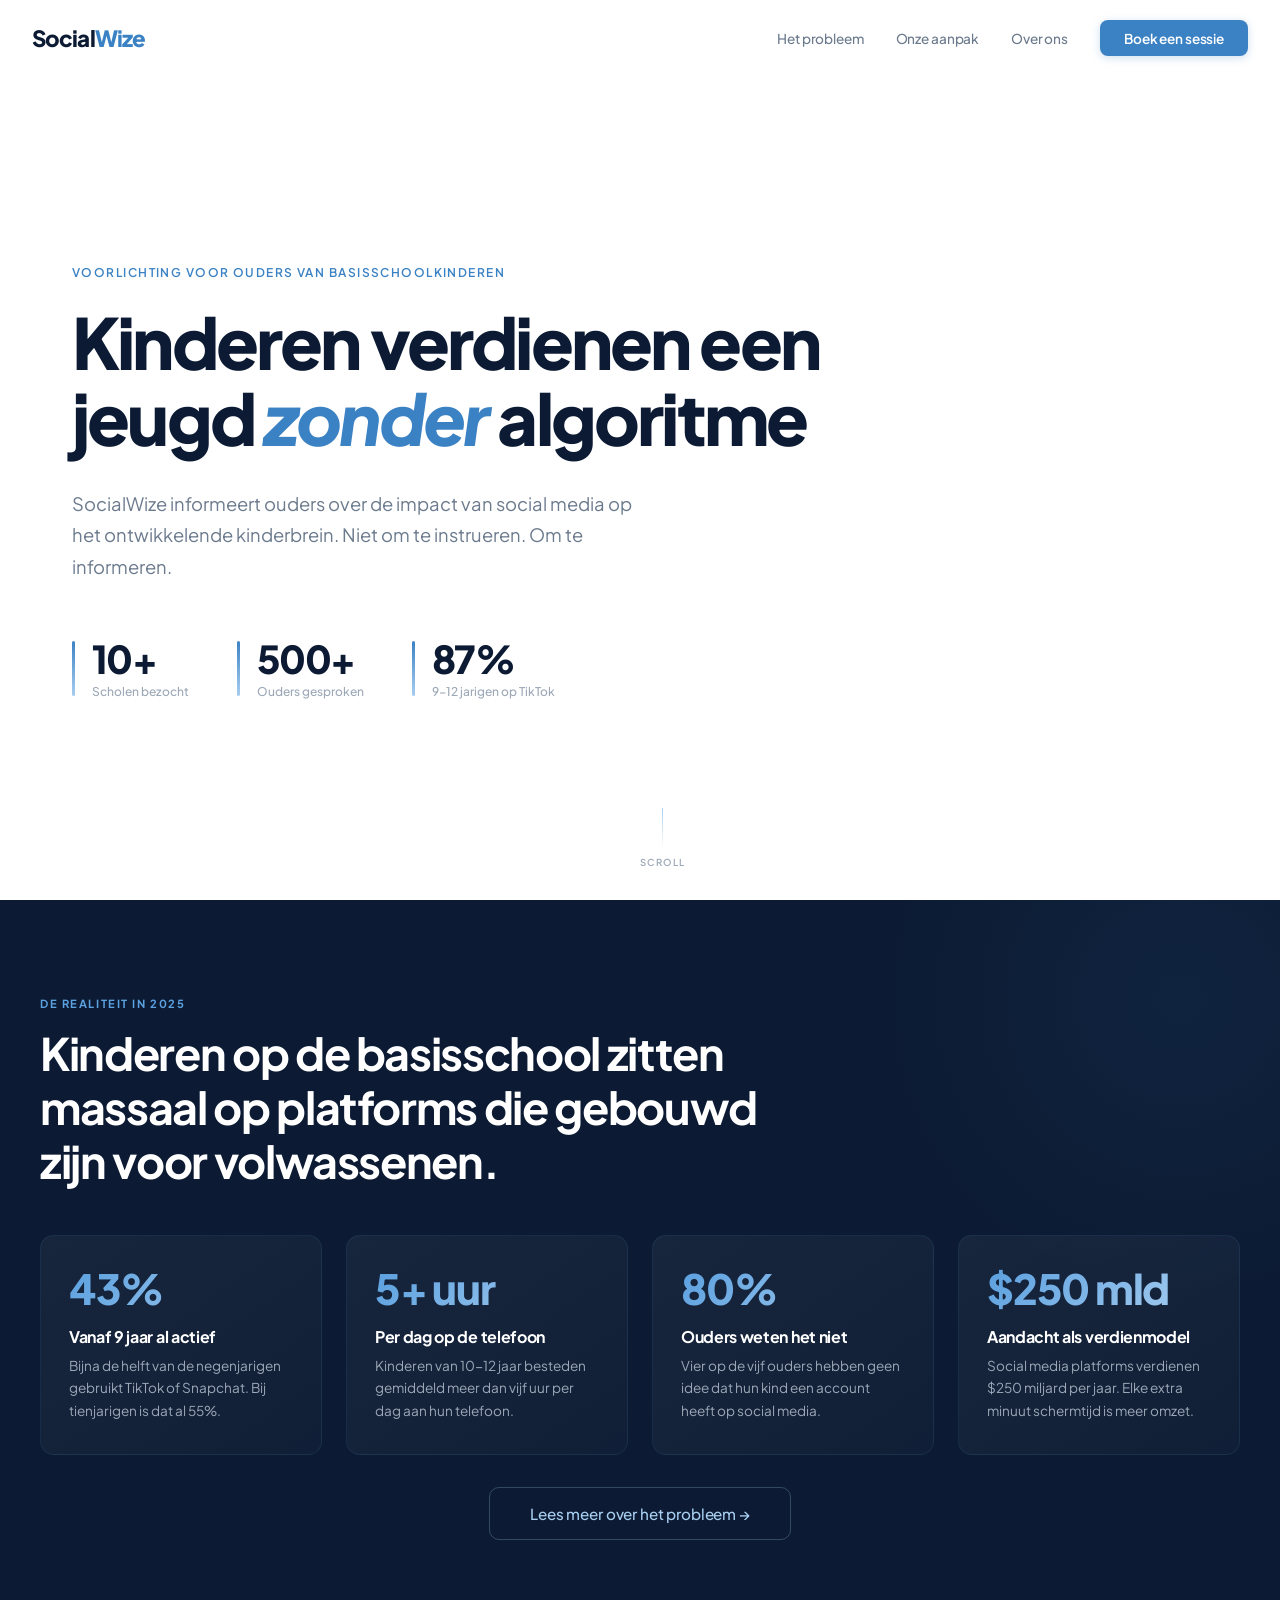
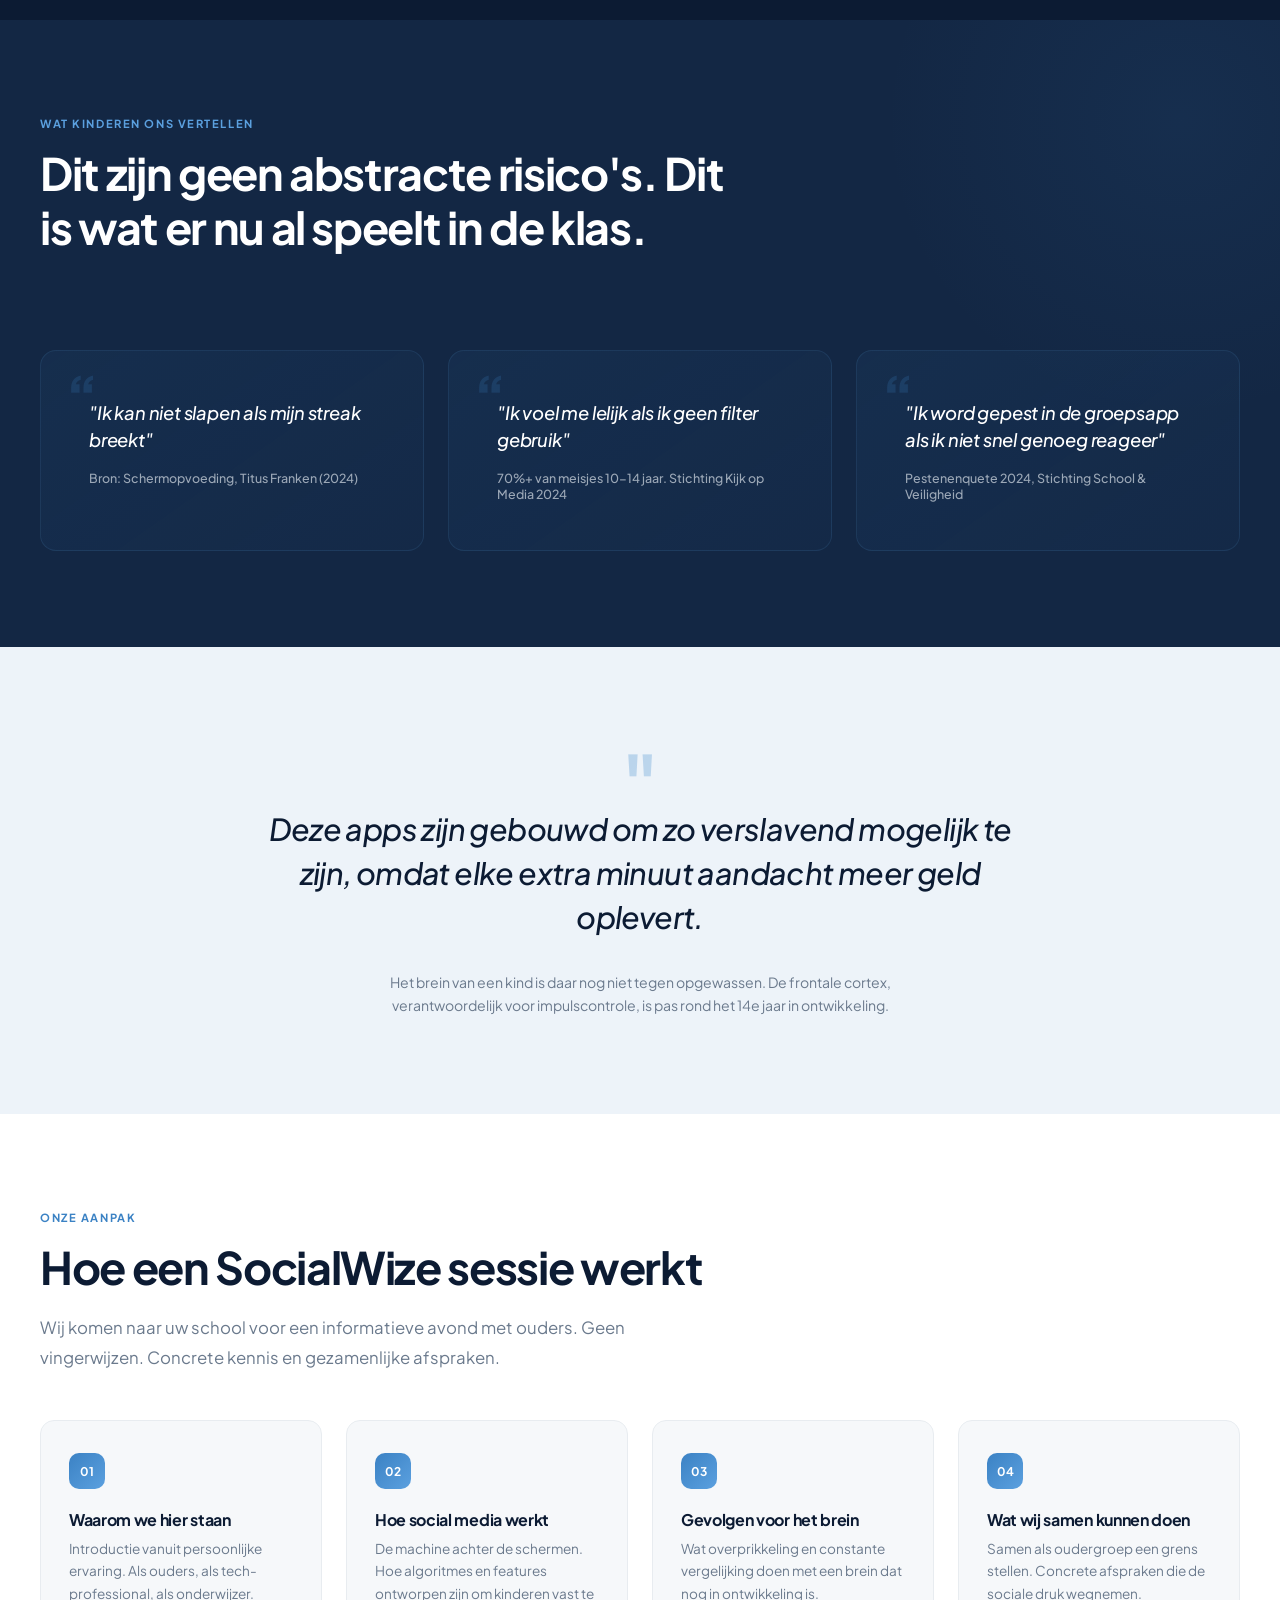
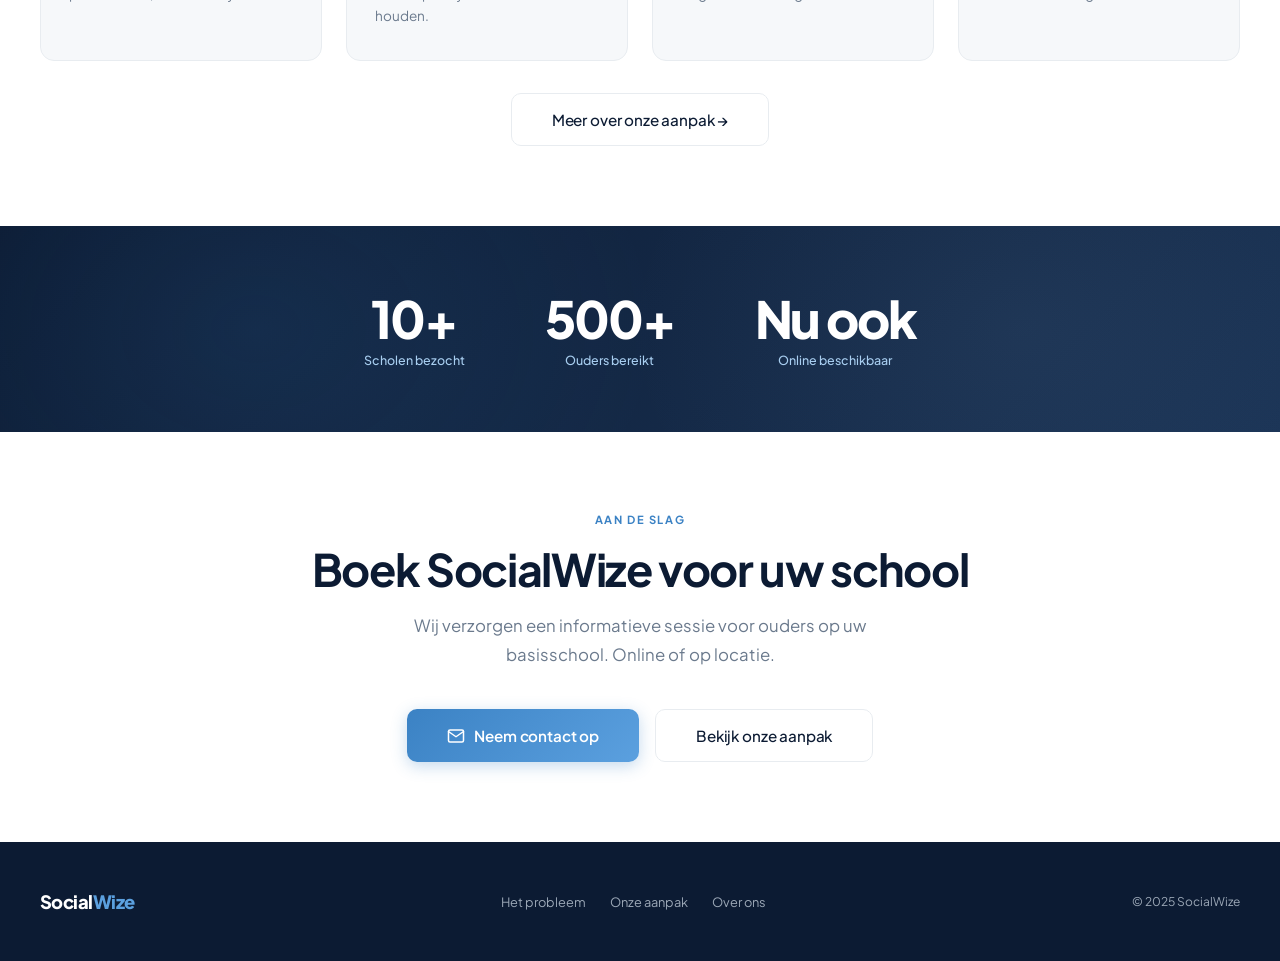
==== index.html @ 4725eabb "initial site" ====
<!DOCTYPE html><html lang="nl"><head><meta charset="UTF-8"><meta name="viewport" content="width=device-width,initial-scale=1.0">
<title>SocialWize — Voorlichting over social media voor ouders</title>
<link rel="stylesheet" href="style.css"></head><body>

<nav class="nav" id="nav">
  <a href="index.html" class="nav-logo">Social<span>Wize</span></a>
  <div class="nav-links" id="navLinks">
    <a href="probleem.html">Het probleem</a>
    <a href="aanpak.html">Onze aanpak</a>
    <a href="over-ons.html">Over ons</a>
    <a href="mailto:info@socialwize.nl" class="nav-cta">Boek een sessie</a>
  </div>
  <button class="mobile-menu-btn" id="menuBtn" aria-label="Menu"><span></span><span></span><span></span></button>
</nav>

<section class="hero-full">
  <div class="eyebrow" style="font-size:.75rem;font-weight:600;letter-spacing:.12em;text-transform:uppercase;color:var(--blue);margin-bottom:1.5rem;opacity:0;animation:fadeUp .8s .2s forwards">Voorlichting voor ouders van basisschoolkinderen</div>
  <h1 style="font-size:clamp(2.8rem,5.5vw,4.8rem);line-height:1.08;letter-spacing:-.04em;font-weight:800;max-width:860px;opacity:0;animation:fadeUp .8s .4s forwards">Kinderen verdienen een jeugd <em style="font-style:italic;color:var(--blue)">zonder</em> algoritme</h1>
  <p style="font-size:1.15rem;line-height:1.7;color:var(--grey-500);max-width:560px;margin-top:2rem;font-weight:400;opacity:0;animation:fadeUp .8s .6s forwards">SocialWize informeert ouders over de impact van social media op het ontwikkelende kinderbrein. Niet om te instrueren. Om te informeren.</p>
  <div class="hero-stats">
    <div class="hero-stat"><div class="hero-stat-num">10+</div><div class="hero-stat-label">Scholen bezocht</div></div>
    <div class="hero-stat"><div class="hero-stat-num">500+</div><div class="hero-stat-label">Ouders gesproken</div></div>
    <div class="hero-stat"><div class="hero-stat-num">87%</div><div class="hero-stat-label">9-12 jarigen op TikTok</div></div>
  </div>
  <div class="hero-scroll"><div class="scroll-line"></div>scroll</div>
</section>

<section class="section section--dark">
  <div class="section-inner">
    <div class="section-label reveal">De realiteit in 2025</div>
    <h2 class="st st--white reveal">Kinderen op de basisschool zitten massaal op platforms die gebouwd zijn voor volwassenen.</h2>
    <div class="card-grid cg4" style="margin-top:3rem">
      <div class="card card--dark reveal"><div class="big-num">43%</div><h3>Vanaf 9 jaar al actief</h3><p>Bijna de helft van de negenjarigen gebruikt TikTok of Snapchat. Bij tienjarigen is dat al 55%.</p></div>
      <div class="card card--dark reveal"><div class="big-num">5+ uur</div><h3>Per dag op de telefoon</h3><p>Kinderen van 10-12 jaar besteden gemiddeld meer dan vijf uur per dag aan hun telefoon.</p></div>
      <div class="card card--dark reveal"><div class="big-num">80%</div><h3>Ouders weten het niet</h3><p>Vier op de vijf ouders hebben geen idee dat hun kind een account heeft op social media.</p></div>
      <div class="card card--dark reveal"><div class="big-num">$250 mld</div><h3>Aandacht als verdienmodel</h3><p>Social media platforms verdienen $250 miljard per jaar. Elke extra minuut schermtijd is meer omzet.</p></div>
    </div>
    <div style="text-align:center;margin-top:3rem" class="reveal">
      <a href="probleem.html" class="btn-secondary" style="color:var(--blue-pale);border-color:rgba(168,206,240,.25)">Lees meer over het probleem &rarr;</a>
    </div>
  </div>
</section>

<section class="section section--mid">
  <div class="section-inner">
    <div class="section-label reveal">Wat kinderen ons vertellen</div>
    <h2 class="st st--white reveal">Dit zijn geen abstracte risico's. Dit is wat er nu al speelt in de klas.</h2>
    <div class="card-grid cg3" style="margin-top:3rem">
      <div class="quote-block quote-block--dark reveal"><blockquote>"Ik kan niet slapen als mijn streak breekt"</blockquote><cite>Bron: Schermopvoeding, Titus Franken (2024)</cite></div>
      <div class="quote-block quote-block--dark reveal"><blockquote>"Ik voel me lelijk als ik geen filter gebruik"</blockquote><cite>70%+ van meisjes 10-14 jaar. Stichting Kijk op Media 2024</cite></div>
      <div class="quote-block quote-block--dark reveal"><blockquote>"Ik word gepest in de groepsapp als ik niet snel genoeg reageer"</blockquote><cite>Pestenenquete 2024, Stichting School & Veiligheid</cite></div>
    </div>
  </div>
</section>

<section class="section section--ice" style="text-align:center">
  <div class="section-inner reveal" style="max-width:760px;margin:0 auto">
    <div style="font-size:4.5rem;font-weight:800;line-height:1;background:linear-gradient(135deg,var(--blue),var(--blue-pale));-webkit-background-clip:text;-webkit-text-fill-color:transparent;background-clip:text;opacity:.4">"</div>
    <p style="font-size:clamp(1.3rem,2.5vw,1.9rem);line-height:1.45;color:var(--navy);margin-top:-.5rem;font-weight:500;font-style:italic;letter-spacing:-.02em">Deze apps zijn gebouwd om zo verslavend mogelijk te zijn, omdat elke extra minuut aandacht meer geld oplevert.</p>
    <p style="margin-top:2rem;font-size:.88rem;color:var(--grey-500);line-height:1.65;max-width:580px;margin-left:auto;margin-right:auto">Het brein van een kind is daar nog niet tegen opgewassen. De frontale cortex, verantwoordelijk voor impulscontrole, is pas rond het 14e jaar in ontwikkeling.</p>
  </div>
</section>

<section class="section">
  <div class="section-inner">
    <div class="section-label section-label--dark reveal">Onze aanpak</div>
    <h2 class="st reveal">Hoe een SocialWize sessie werkt</h2>
    <p class="si reveal">Wij komen naar uw school voor een informatieve avond met ouders. Geen vingerwijzen. Concrete kennis en gezamenlijke afspraken.</p>
    <div class="card-grid cg4" style="margin-top:3rem">
      <div class="card reveal"><div class="num-badge">01</div><h3>Waarom we hier staan</h3><p>Introductie vanuit persoonlijke ervaring. Als ouders, als tech-professional, als onderwijzer.</p></div>
      <div class="card reveal"><div class="num-badge">02</div><h3>Hoe social media werkt</h3><p>De machine achter de schermen. Hoe algoritmes en features ontworpen zijn om kinderen vast te houden.</p></div>
      <div class="card reveal"><div class="num-badge">03</div><h3>Gevolgen voor het brein</h3><p>Wat overprikkeling en constante vergelijking doen met een brein dat nog in ontwikkeling is.</p></div>
      <div class="card reveal"><div class="num-badge">04</div><h3>Wat wij samen kunnen doen</h3><p>Samen als oudergroep een grens stellen. Concrete afspraken die de sociale druk wegnemen.</p></div>
    </div>
    <div style="text-align:center;margin-top:3rem" class="reveal">
      <a href="aanpak.html" class="btn-secondary">Meer over onze aanpak &rarr;</a>
    </div>
  </div>
</section>

<div class="stat-banner">
  <div class="stat-banner-inner">
    <div class="sbi"><div class="num">10+</div><div class="label">Scholen bezocht</div></div>
    <div class="sbi"><div class="num">500+</div><div class="label">Ouders bereikt</div></div>
    <div class="sbi"><div class="num">Nu ook</div><div class="label">Online beschikbaar</div></div>
  </div>
</div>

<section class="cta-section">
  <div class="section-label section-label--dark reveal">Aan de slag</div>
  <h2 class="reveal">Boek SocialWize voor uw school</h2>
  <p class="reveal">Wij verzorgen een informatieve sessie voor ouders op uw basisschool. Online of op locatie.</p>
  <div class="cta-buttons reveal">
    <a href="mailto:info@socialwize.nl" class="btn-primary"><svg width="18" height="18" viewBox="0 0 24 24" fill="none" stroke="currentColor" stroke-width="2" stroke-linecap="round" stroke-linejoin="round"><path d="M4 4h16c1.1 0 2 .9 2 2v12c0 1.1-.9 2-2 2H4c-1.1 0-2-.9-2-2V6c0-1.1.9-2 2-2z"/><polyline points="22,6 12,13 2,6"/></svg>Neem contact op</a>
    <a href="aanpak.html" class="btn-secondary">Bekijk onze aanpak</a>
  </div>
</section>

<footer class="footer"><div class="footer-inner">
  <a href="index.html" class="footer-logo">Social<span>Wize</span></a>
  <div class="footer-links"><a href="probleem.html">Het probleem</a><a href="aanpak.html">Onze aanpak</a><a href="over-ons.html">Over ons</a></div>
  <div class="footer-copy">&copy; 2025 SocialWize</div>
</div></footer>

<script>
window.addEventListener('scroll',()=>{document.getElementById('nav').classList.toggle('scrolled',window.scrollY>50)});
document.getElementById('menuBtn').addEventListener('click',()=>{document.getElementById('navLinks').classList.toggle('open')});
document.querySelectorAll('.nav-links a').forEach(a=>{a.addEventListener('click',()=>document.getElementById('navLinks').classList.remove('open'))});
const o=new IntersectionObserver(e=>{e.forEach(e=>{if(e.isIntersecting)e.target.classList.add('visible')})},{threshold:.1,rootMargin:'0px 0px -40px 0px'});
document.querySelectorAll('.reveal').forEach(el=>o.observe(el));
document.querySelectorAll('.card,.quote-block').forEach((el,i)=>{el.style.transitionDelay=`${(i%4)*.08}s`});
</script>
</body></html>
---- style.css ----
@import url('https://fonts.googleapis.com/css2?family=Plus+Jakarta+Sans:ital,wght@0,300;0,400;0,500;0,600;0,700;0,800;1,400;1,500&display=swap');
:root{--navy:#0c1b33;--navy-mid:#132744;--navy-light:#1a3355;--blue:#3b82c4;--blue-light:#5ba0df;--blue-pale:#a8cef0;--blue-wash:#dae9f7;--ice:#edf3f9;--grey-100:#f6f8fa;--grey-200:#e8ecf0;--grey-400:#9ca8b7;--grey-500:#6b7a8d;--grey-600:#4a5568;--white:#fff;--font:'Plus Jakarta Sans',-apple-system,sans-serif}
*{margin:0;padding:0;box-sizing:border-box}html{scroll-behavior:smooth;font-size:16px}body{font-family:var(--font);background:var(--white);color:var(--navy);overflow-x:hidden;-webkit-font-smoothing:antialiased}

.nav{position:fixed;top:0;left:0;right:0;z-index:100;padding:1.25rem 2rem;display:flex;justify-content:space-between;align-items:center;transition:all .4s}
.nav.scrolled{background:rgba(255,255,255,.92);backdrop-filter:blur(16px);box-shadow:0 1px 0 rgba(12,27,51,.06)}
.nav-logo{font-size:1.4rem;font-weight:800;color:var(--navy);text-decoration:none;letter-spacing:-.04em}
.nav-logo span{color:var(--blue)}
.nav-links{display:flex;gap:2rem;align-items:center}
.nav-links a{font-size:.85rem;font-weight:500;color:var(--grey-500);text-decoration:none;transition:color .2s;letter-spacing:-.01em}
.nav-links a:hover{color:var(--navy)}.nav-links a.active{color:var(--navy);font-weight:600}
.nav-cta{background:var(--blue)!important;color:var(--white)!important;padding:.6rem 1.5rem;border-radius:8px;font-weight:600!important;transition:all .25s!important;box-shadow:0 2px 8px rgba(59,130,196,.25)}
.nav-cta:hover{background:var(--blue-light)!important;transform:translateY(-1px);box-shadow:0 4px 16px rgba(59,130,196,.3)}

.page-hero{padding:10rem 2rem 5rem;max-width:1200px;margin:0 auto}
.page-hero .eyebrow{font-size:.75rem;font-weight:600;letter-spacing:.12em;text-transform:uppercase;color:var(--blue);margin-bottom:1.5rem;opacity:0;animation:fadeUp .8s .2s forwards}
.page-hero h1{font-size:clamp(2.4rem,5vw,4rem);line-height:1.1;letter-spacing:-.04em;font-weight:800;color:var(--navy);max-width:800px;opacity:0;animation:fadeUp .8s .3s forwards}
.page-hero h1 em{font-style:italic;color:var(--blue);font-weight:800}
.page-hero .lead{font-size:1.15rem;line-height:1.7;color:var(--grey-500);max-width:600px;margin-top:1.5rem;font-weight:400;opacity:0;animation:fadeUp .8s .5s forwards}

.hero-full{min-height:100vh;display:flex;flex-direction:column;justify-content:center;padding:8rem 2rem 4rem;max-width:1200px;margin:0 auto;position:relative}
.hero-stats{display:flex;gap:3rem;margin-top:3.5rem;opacity:0;animation:fadeUp .8s .8s forwards}
.hero-stat{position:relative;padding-left:1.25rem}
.hero-stat::before{content:'';position:absolute;left:0;top:.2rem;bottom:.2rem;width:3px;border-radius:2px;background:linear-gradient(to bottom,var(--blue),var(--blue-pale))}
.hero-stat-num{font-size:2.4rem;font-weight:800;color:var(--navy);letter-spacing:-.04em;line-height:1.1}
.hero-stat-label{font-size:.75rem;color:var(--grey-400);margin-top:.25rem;font-weight:500}
.hero-scroll{position:absolute;bottom:2rem;left:50%;transform:translateX(-50%);display:flex;flex-direction:column;align-items:center;gap:.5rem;color:var(--grey-400);font-size:.6rem;font-weight:600;letter-spacing:.15em;text-transform:uppercase;opacity:0;animation:fadeUp .8s 1.2s forwards}
.scroll-line{width:1px;height:40px;background:linear-gradient(to bottom,var(--blue-pale),transparent);animation:scrollPulse 2s infinite}

.section{padding:6rem 2rem}.section--dark{background:var(--navy);color:var(--grey-200);position:relative;overflow:hidden}
.section--mid{background:var(--navy-mid);color:var(--grey-200);position:relative;overflow:hidden}
.section--ice{background:var(--ice)}.section--grey{background:var(--grey-100)}
.section--dark::before,.section--mid::before{content:'';position:absolute;top:-200px;right:-200px;width:600px;height:600px;background:radial-gradient(circle,rgba(59,130,196,.08) 0%,transparent 70%);pointer-events:none}
.section-inner{max-width:1200px;margin:0 auto;position:relative}
.section-label{font-size:.7rem;font-weight:700;letter-spacing:.14em;text-transform:uppercase;color:var(--blue-light);margin-bottom:1rem}
.section-label--dark{color:var(--blue)}

h2.st{font-size:clamp(1.8rem,3.5vw,2.8rem);font-weight:700;line-height:1.2;letter-spacing:-.03em;max-width:720px}
h2.st--white{color:var(--white)}
.si{font-size:1.05rem;line-height:1.75;color:var(--grey-500);max-width:600px;margin-top:1.25rem;font-weight:400}
.si--light{color:var(--grey-400)}

.card-grid{display:grid;gap:1.5rem;margin-top:3rem}
.cg4{grid-template-columns:repeat(4,1fr)}.cg3{grid-template-columns:repeat(3,1fr)}.cg2{grid-template-columns:repeat(2,1fr)}
.card{background:var(--grey-100);border-radius:14px;border:1px solid var(--grey-200);padding:2rem 1.75rem;transition:all .35s;position:relative;overflow:hidden}
.card:hover{transform:translateY(-3px);box-shadow:0 8px 30px rgba(12,27,51,.06)}
.card--dark{background:linear-gradient(145deg,rgba(255,255,255,.05),rgba(255,255,255,.02));border-color:rgba(91,160,223,.1)}
.card--dark:hover{border-color:rgba(91,160,223,.2);background:linear-gradient(145deg,rgba(255,255,255,.07),rgba(255,255,255,.03))}
.card--dark::after{content:'';position:absolute;top:0;left:0;right:0;height:3px;background:linear-gradient(90deg,var(--blue),var(--blue-pale));opacity:0;transition:opacity .35s;border-radius:14px 14px 0 0}
.card--dark:hover::after{opacity:1}
.card .num-badge{display:inline-flex;align-items:center;justify-content:center;width:36px;height:36px;border-radius:10px;background:linear-gradient(135deg,var(--blue),var(--blue-light));color:var(--white);font-size:.75rem;font-weight:700;margin-bottom:1.25rem}
.card .big-num{font-size:2.6rem;font-weight:800;background:linear-gradient(135deg,var(--blue-light),var(--blue-pale));-webkit-background-clip:text;-webkit-text-fill-color:transparent;background-clip:text;line-height:1;margin-bottom:1rem;letter-spacing:-.03em}
.card h3{font-size:1rem;font-weight:700;margin-bottom:.5rem;letter-spacing:-.02em}
.card--dark h3{color:var(--white)}.card p{font-size:.85rem;line-height:1.65;color:var(--grey-500);font-weight:400}.card--dark p{color:var(--grey-400)}

.prose{max-width:720px}.prose p{font-size:1.05rem;line-height:1.8;color:var(--grey-600);font-weight:400;letter-spacing:-.01em}
.prose p+p{margin-top:1.5rem}.prose--light p{color:var(--grey-400)}
.prose h3{font-size:1.15rem;font-weight:700;color:var(--navy);margin-top:2.5rem;margin-bottom:.75rem;letter-spacing:-.02em}
.prose--light h3{color:var(--white)}.prose ul{margin-top:.75rem;padding-left:0;list-style:none}
.prose ul li{position:relative;padding-left:1.25rem;font-size:.95rem;line-height:1.7;color:var(--grey-600);margin-bottom:.5rem}
.prose ul li::before{content:'';position:absolute;left:0;top:.6rem;width:6px;height:6px;border-radius:50%;background:var(--blue)}
.prose--light ul li{color:var(--grey-400)}.prose--light ul li::before{background:var(--blue-pale)}

.split{display:grid;grid-template-columns:1fr 1fr;gap:5rem;align-items:start;margin-top:3rem}

.person-card{padding:2.5rem;background:var(--grey-100);border-radius:16px;border:1px solid var(--grey-200);margin-bottom:1.5rem}
.person-card h3{font-size:1.15rem;font-weight:700;margin-bottom:.25rem;color:var(--navy);letter-spacing:-.02em}
.person-card .role{font-size:.7rem;color:var(--blue);font-weight:700;letter-spacing:.06em;text-transform:uppercase;margin-bottom:1rem}
.person-card p{font-size:.9rem;line-height:1.75;color:var(--grey-500);font-weight:400}
.person-card .detail-list{margin-top:1rem;padding-top:1rem;border-top:1px solid var(--grey-200)}
.person-card .detail-item{display:flex;gap:.75rem;align-items:baseline;font-size:.82rem;color:var(--grey-500);margin-bottom:.4rem}
.person-card .detail-item .yr{font-weight:600;color:var(--blue);min-width:90px;font-size:.75rem}

.quote-block{background:var(--ice);border-radius:16px;padding:3rem;margin-top:3rem;position:relative}
.quote-block--dark{background:linear-gradient(145deg,rgba(59,130,196,.08),rgba(59,130,196,.03));border:1px solid rgba(91,160,223,.12)}
.quote-block::before{content:'\201C';font-size:3.5rem;font-weight:800;color:var(--blue);opacity:.2;position:absolute;top:1rem;left:1.5rem;line-height:1}
.quote-block blockquote{font-size:1.15rem;font-weight:500;font-style:italic;color:var(--navy);line-height:1.5;letter-spacing:-.01em}
.quote-block--dark blockquote{color:var(--white)}
.quote-block cite{display:block;margin-top:1rem;font-size:.78rem;font-style:normal;color:var(--grey-400);font-weight:500}

.highlight-box{background:linear-gradient(135deg,var(--navy),var(--navy-light));border-radius:16px;padding:3rem;color:var(--white);position:relative;overflow:hidden;margin-top:3rem}
.highlight-box::before{content:'';position:absolute;top:-80px;right:-80px;width:250px;height:250px;background:radial-gradient(circle,rgba(59,130,196,.15) 0%,transparent 70%);pointer-events:none}
.highlight-box h3{font-size:1.2rem;font-weight:700;margin-bottom:1rem;letter-spacing:-.02em;position:relative}
.highlight-box p{font-size:.92rem;line-height:1.7;color:var(--blue-pale);font-weight:400;position:relative}

.stat-banner{background:linear-gradient(135deg,var(--navy),var(--navy-light));padding:4rem 2rem;text-align:center;position:relative;overflow:hidden}
.stat-banner::before{content:'';position:absolute;inset:0;background:radial-gradient(ellipse 400px 300px at 20% 50%,rgba(59,130,196,.12) 0%,transparent 100%),radial-gradient(ellipse 400px 300px at 80% 50%,rgba(168,206,240,.06) 0%,transparent 100%);pointer-events:none}
.stat-banner-inner{max-width:900px;margin:0 auto;position:relative;display:flex;justify-content:center;gap:5rem}
.sbi .num{font-size:clamp(2.2rem,4.5vw,3.2rem);font-weight:800;color:var(--white);line-height:1.1;letter-spacing:-.04em}
.sbi .label{font-size:.78rem;color:var(--blue-pale);margin-top:.4rem;font-weight:500}

.timeline{margin-top:3rem}.tl-item{display:grid;grid-template-columns:80px 1fr;gap:2rem;padding:2rem 0;border-bottom:1px solid var(--grey-200)}
.tl-item:last-child{border-bottom:none}
.tl-num{font-size:2rem;font-weight:800;background:linear-gradient(135deg,var(--blue),var(--blue-light));-webkit-background-clip:text;-webkit-text-fill-color:transparent;background-clip:text;letter-spacing:-.03em}
.tl-content h3{font-size:1.1rem;font-weight:700;color:var(--navy);margin-bottom:.5rem;letter-spacing:-.02em}
.tl-content p{font-size:.9rem;line-height:1.7;color:var(--grey-500);font-weight:400}

.cta-section{padding:5rem 2rem;text-align:center;max-width:800px;margin:0 auto}
.cta-section h2{font-size:clamp(1.8rem,3.5vw,2.8rem);font-weight:700;line-height:1.2;letter-spacing:-.03em}
.cta-section p{font-size:1.05rem;line-height:1.7;color:var(--grey-500);margin-top:1rem;font-weight:400;max-width:550px;margin-left:auto;margin-right:auto}
.cta-buttons{display:flex;gap:1rem;justify-content:center;margin-top:2.5rem;flex-wrap:wrap}
.btn-primary{background:linear-gradient(135deg,var(--blue),var(--blue-light));color:var(--white);padding:1rem 2.5rem;border-radius:10px;font-family:var(--font);font-size:.95rem;font-weight:600;text-decoration:none;transition:all .3s;display:inline-flex;align-items:center;gap:.6rem;box-shadow:0 4px 16px rgba(59,130,196,.3);letter-spacing:-.01em}
.btn-primary:hover{transform:translateY(-2px);box-shadow:0 8px 28px rgba(59,130,196,.35)}
.btn-secondary{background:transparent;color:var(--navy);padding:1rem 2.5rem;border-radius:10px;border:1.5px solid var(--grey-200);font-family:var(--font);font-size:.95rem;font-weight:500;text-decoration:none;transition:all .3s;letter-spacing:-.01em}
.btn-secondary:hover{background:var(--grey-100);border-color:var(--grey-400);transform:translateY(-2px)}

.footer{background:var(--navy);padding:3rem 2rem}
.footer-inner{max-width:1200px;margin:0 auto;display:flex;justify-content:space-between;align-items:center}
.footer-logo{font-size:1.15rem;font-weight:800;color:var(--white);letter-spacing:-.03em;text-decoration:none}
.footer-logo span{color:var(--blue-light)}
.footer-links{display:flex;gap:1.5rem}
.footer-links a{font-size:.8rem;color:var(--grey-400);text-decoration:none;font-weight:400;transition:color .2s}
.footer-links a:hover{color:var(--white)}
.footer-copy{font-size:.75rem;color:var(--grey-400)}

@keyframes fadeUp{from{opacity:0;transform:translateY(24px)}to{opacity:1;transform:translateY(0)}}
@keyframes scrollPulse{0%,100%{opacity:.3}50%{opacity:1}}
.reveal{opacity:0;transform:translateY(30px);transition:opacity .7s cubic-bezier(.23,1,.32,1),transform .7s cubic-bezier(.23,1,.32,1)}
.reveal.visible{opacity:1;transform:translateY(0)}
.mobile-menu-btn{display:none;background:none;border:none;cursor:pointer;padding:.5rem}
.mobile-menu-btn span{display:block;width:22px;height:2px;background:var(--navy);margin:5px 0;border-radius:1px;transition:.3s}
@media(max-width:1024px){.cg4{grid-template-columns:repeat(2,1fr)}.cg3{grid-template-columns:repeat(2,1fr)}}
@media(max-width:768px){.nav-links{display:none;position:fixed;top:60px;left:0;right:0;background:rgba(255,255,255,.97);backdrop-filter:blur(16px);flex-direction:column;padding:2rem;gap:1.25rem;box-shadow:0 8px 30px rgba(12,27,51,.08)}.nav-links.open{display:flex}.mobile-menu-btn{display:block}.page-hero{padding:7rem 1.5rem 3rem}.hero-full{padding:7rem 1.5rem 4rem;min-height:auto}.section{padding:3.5rem 1.5rem}.split{grid-template-columns:1fr;gap:2.5rem}.cg4,.cg3,.cg2{grid-template-columns:1fr}.hero-stats{gap:1.5rem;flex-wrap:wrap}.hero-scroll{display:none}.stat-banner-inner{gap:2.5rem;flex-wrap:wrap}.cta-buttons{flex-direction:column;align-items:center}.btn-primary,.btn-secondary{width:100%;text-align:center;justify-content:center}.footer-inner{flex-direction:column;gap:1.5rem;text-align:center}.tl-item{grid-template-columns:50px 1fr;gap:1rem}.hero-stat-num{font-size:2rem}}
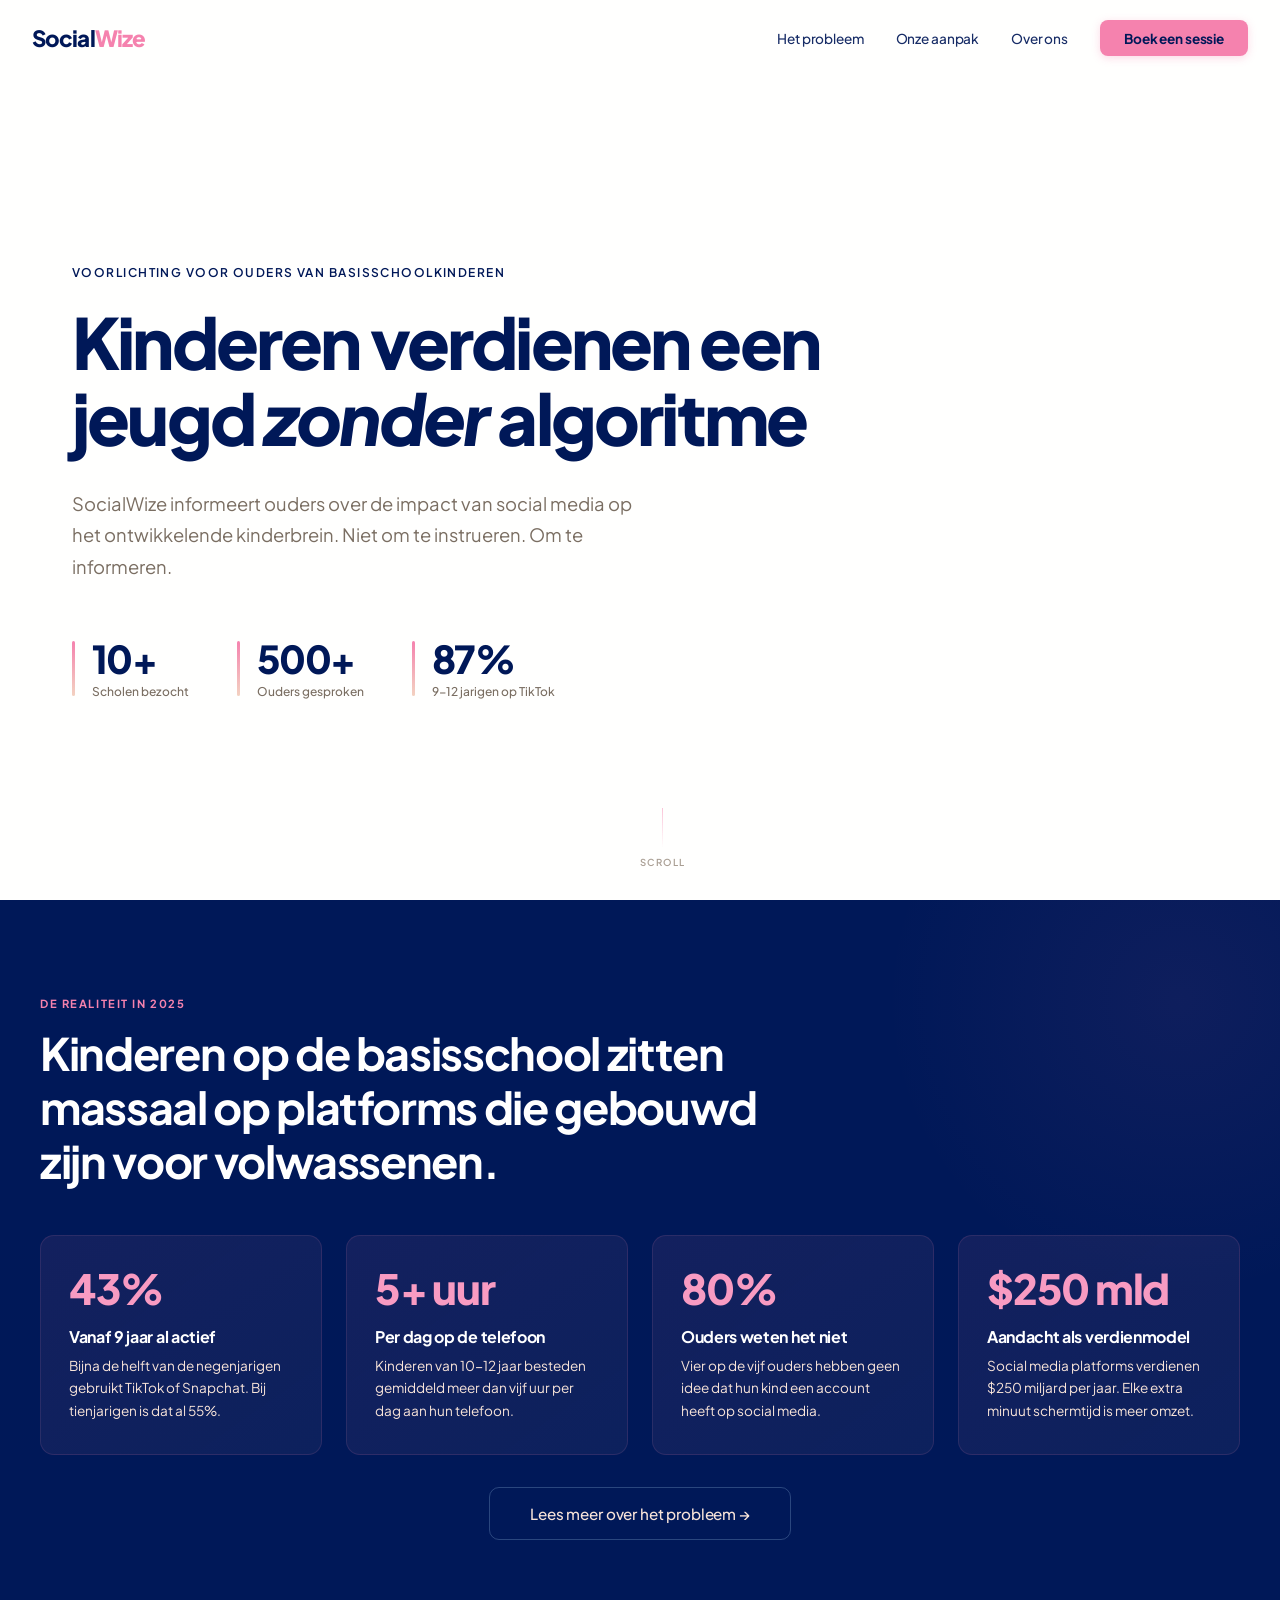
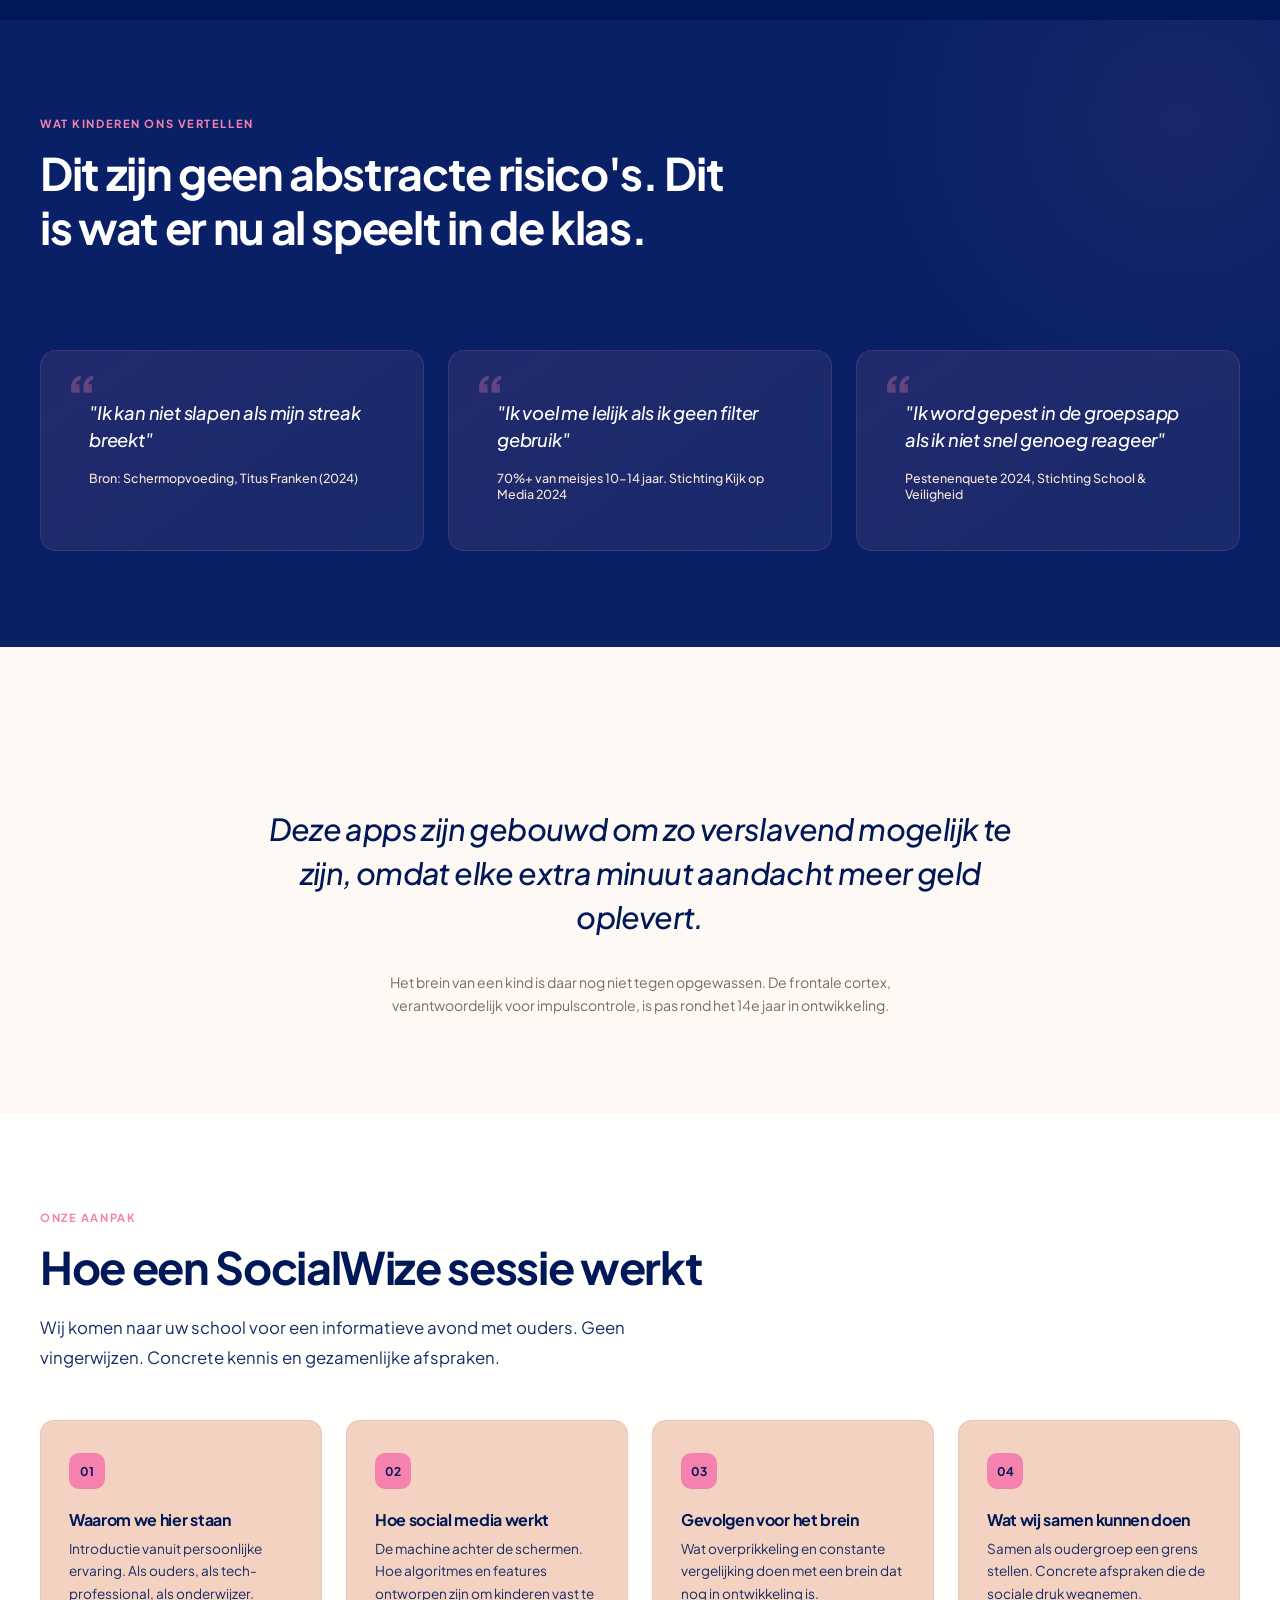
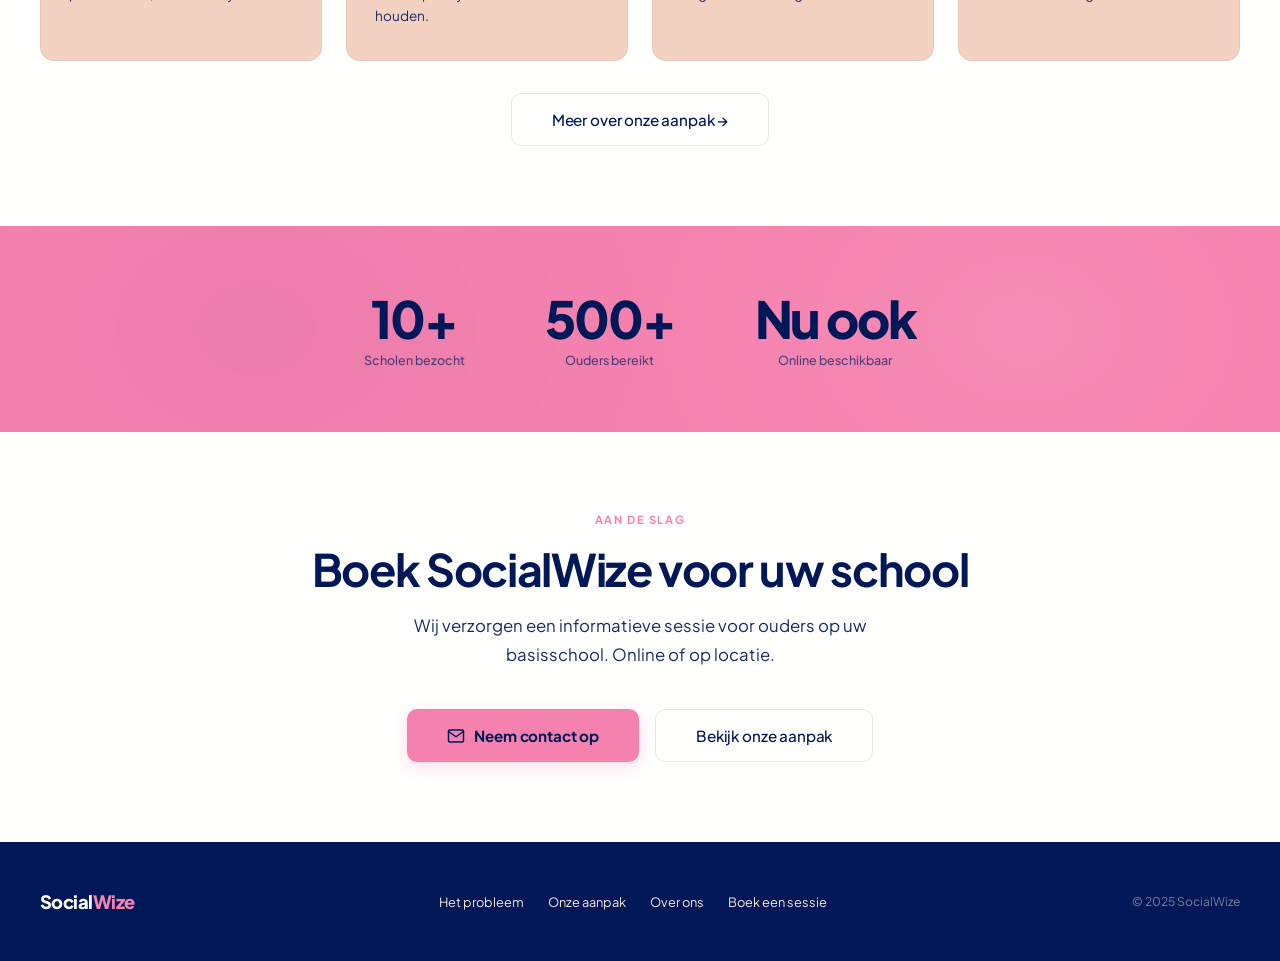
==== commit 0ca876ba: "add boek page, update palette, update nav" ====
--- a/index.html
+++ b/index.html
@@ -8,7 +8,7 @@
     <a href="probleem.html">Het probleem</a>
     <a href="aanpak.html">Onze aanpak</a>
     <a href="over-ons.html">Over ons</a>
-    <a href="mailto:info@socialwize.nl" class="nav-cta">Boek een sessie</a>
+    <a href="boek.html" class="nav-cta">Boek een sessie</a>
   </div>
   <button class="mobile-menu-btn" id="menuBtn" aria-label="Menu"><span></span><span></span><span></span></button>
 </nav>
@@ -98,7 +98,7 @@
 
 <footer class="footer"><div class="footer-inner">
   <a href="index.html" class="footer-logo">Social<span>Wize</span></a>
-  <div class="footer-links"><a href="probleem.html">Het probleem</a><a href="aanpak.html">Onze aanpak</a><a href="over-ons.html">Over ons</a></div>
+  <div class="footer-links"><a href="probleem.html">Het probleem</a><a href="aanpak.html">Onze aanpak</a><a href="over-ons.html">Over ons</a><a href="boek.html">Boek een sessie</a></div>
   <div class="footer-copy">&copy; 2025 SocialWize</div>
 </div></footer>
 
--- a/style.css
+++ b/style.css
@@ -1,118 +1,159 @@
 @import url('https://fonts.googleapis.com/css2?family=Plus+Jakarta+Sans:ital,wght@0,300;0,400;0,500;0,600;0,700;0,800;1,400;1,500&display=swap');
-:root{--navy:#0c1b33;--navy-mid:#132744;--navy-light:#1a3355;--blue:#3b82c4;--blue-light:#5ba0df;--blue-pale:#a8cef0;--blue-wash:#dae9f7;--ice:#edf3f9;--grey-100:#f6f8fa;--grey-200:#e8ecf0;--grey-400:#9ca8b7;--grey-500:#6b7a8d;--grey-600:#4a5568;--white:#fff;--font:'Plus Jakarta Sans',-apple-system,sans-serif}
-*{margin:0;padding:0;box-sizing:border-box}html{scroll-behavior:smooth;font-size:16px}body{font-family:var(--font);background:var(--white);color:var(--navy);overflow-x:hidden;-webkit-font-smoothing:antialiased}
+:root{
+  --navy:#001858;
+  --navy-mid:#0a2066;
+  --navy-light:#172c66;
+  --pink:#f582ae;
+  --pink-light:#f89bc2;
+  --pink-pale:#fbc5d8;
+  --peach:#f3d2c1;
+  --peach-light:#f8e4d9;
+  --cream:#fffffe;
+  --cream-warm:#fef9f4;
+  --grey-100:#faf7f4;
+  --grey-200:#ede7e0;
+  --grey-400:#a99e93;
+  --grey-500:#7a6e62;
+  --para:#172c66;
+  --white:#ffffff;
+  --font:'Plus Jakarta Sans',-apple-system,sans-serif
+}
 
+*{margin:0;padding:0;box-sizing:border-box}html{scroll-behavior:smooth;font-size:16px}body{font-family:var(--font);background:var(--cream);color:var(--navy);overflow-x:hidden;-webkit-font-smoothing:antialiased}
+
+/* NAV */
 .nav{position:fixed;top:0;left:0;right:0;z-index:100;padding:1.25rem 2rem;display:flex;justify-content:space-between;align-items:center;transition:all .4s}
-.nav.scrolled{background:rgba(255,255,255,.92);backdrop-filter:blur(16px);box-shadow:0 1px 0 rgba(12,27,51,.06)}
+.nav.scrolled{background:rgba(255,255,254,.92);backdrop-filter:blur(16px);box-shadow:0 1px 0 rgba(0,24,88,.06)}
 .nav-logo{font-size:1.4rem;font-weight:800;color:var(--navy);text-decoration:none;letter-spacing:-.04em}
-.nav-logo span{color:var(--blue)}
+.nav-logo span{color:var(--pink)}
 .nav-links{display:flex;gap:2rem;align-items:center}
-.nav-links a{font-size:.85rem;font-weight:500;color:var(--grey-500);text-decoration:none;transition:color .2s;letter-spacing:-.01em}
-.nav-links a:hover{color:var(--navy)}.nav-links a.active{color:var(--navy);font-weight:600}
-.nav-cta{background:var(--blue)!important;color:var(--white)!important;padding:.6rem 1.5rem;border-radius:8px;font-weight:600!important;transition:all .25s!important;box-shadow:0 2px 8px rgba(59,130,196,.25)}
-.nav-cta:hover{background:var(--blue-light)!important;transform:translateY(-1px);box-shadow:0 4px 16px rgba(59,130,196,.3)}
+.nav-links a{font-size:.85rem;font-weight:500;color:var(--para);text-decoration:none;transition:color .2s;letter-spacing:-.01em}
+.nav-links a:hover{color:var(--pink)}.nav-links a.active{color:var(--navy);font-weight:600}
+.nav-cta{background:var(--pink)!important;color:var(--navy)!important;padding:.6rem 1.5rem;border-radius:8px;font-weight:700!important;transition:all .25s!important;box-shadow:0 2px 8px rgba(245,130,174,.3)}
+.nav-cta:hover{background:var(--pink-light)!important;transform:translateY(-1px);box-shadow:0 4px 16px rgba(245,130,174,.35)}
 
-.page-hero{padding:10rem 2rem 5rem;max-width:1200px;margin:0 auto}
-.page-hero .eyebrow{font-size:.75rem;font-weight:600;letter-spacing:.12em;text-transform:uppercase;color:var(--blue);margin-bottom:1.5rem;opacity:0;animation:fadeUp .8s .2s forwards}
-.page-hero h1{font-size:clamp(2.4rem,5vw,4rem);line-height:1.1;letter-spacing:-.04em;font-weight:800;color:var(--navy);max-width:800px;opacity:0;animation:fadeUp .8s .3s forwards}
-.page-hero h1 em{font-style:italic;color:var(--blue);font-weight:800}
-.page-hero .lead{font-size:1.15rem;line-height:1.7;color:var(--grey-500);max-width:600px;margin-top:1.5rem;font-weight:400;opacity:0;animation:fadeUp .8s .5s forwards}
-
+/* HERO FULL */
 .hero-full{min-height:100vh;display:flex;flex-direction:column;justify-content:center;padding:8rem 2rem 4rem;max-width:1200px;margin:0 auto;position:relative}
 .hero-stats{display:flex;gap:3rem;margin-top:3.5rem;opacity:0;animation:fadeUp .8s .8s forwards}
 .hero-stat{position:relative;padding-left:1.25rem}
-.hero-stat::before{content:'';position:absolute;left:0;top:.2rem;bottom:.2rem;width:3px;border-radius:2px;background:linear-gradient(to bottom,var(--blue),var(--blue-pale))}
+.hero-stat::before{content:'';position:absolute;left:0;top:.2rem;bottom:.2rem;width:3px;border-radius:2px;background:linear-gradient(to bottom,var(--pink),var(--peach))}
 .hero-stat-num{font-size:2.4rem;font-weight:800;color:var(--navy);letter-spacing:-.04em;line-height:1.1}
-.hero-stat-label{font-size:.75rem;color:var(--grey-400);margin-top:.25rem;font-weight:500}
+.hero-stat-label{font-size:.75rem;color:var(--grey-500);margin-top:.25rem;font-weight:500}
 .hero-scroll{position:absolute;bottom:2rem;left:50%;transform:translateX(-50%);display:flex;flex-direction:column;align-items:center;gap:.5rem;color:var(--grey-400);font-size:.6rem;font-weight:600;letter-spacing:.15em;text-transform:uppercase;opacity:0;animation:fadeUp .8s 1.2s forwards}
-.scroll-line{width:1px;height:40px;background:linear-gradient(to bottom,var(--blue-pale),transparent);animation:scrollPulse 2s infinite}
+.scroll-line{width:1px;height:40px;background:linear-gradient(to bottom,var(--pink-pale),transparent);animation:scrollPulse 2s infinite}
 
-.section{padding:6rem 2rem}.section--dark{background:var(--navy);color:var(--grey-200);position:relative;overflow:hidden}
-.section--mid{background:var(--navy-mid);color:var(--grey-200);position:relative;overflow:hidden}
-.section--ice{background:var(--ice)}.section--grey{background:var(--grey-100)}
-.section--dark::before,.section--mid::before{content:'';position:absolute;top:-200px;right:-200px;width:600px;height:600px;background:radial-gradient(circle,rgba(59,130,196,.08) 0%,transparent 70%);pointer-events:none}
+/* PAGE HERO */
+.page-hero{padding:10rem 2rem 5rem;max-width:1200px;margin:0 auto}
+.page-hero .eyebrow,.hero-full .eyebrow{font-size:.75rem;font-weight:600;letter-spacing:.12em;text-transform:uppercase;color:var(--pink);margin-bottom:1.5rem;opacity:0;animation:fadeUp .8s .2s forwards}
+.page-hero h1,.hero-full h1{font-size:clamp(2.4rem,5vw,4rem);line-height:1.1;letter-spacing:-.04em;font-weight:800;color:var(--navy);max-width:800px;opacity:0;animation:fadeUp .8s .3s forwards}
+.hero-full h1{font-size:clamp(2.8rem,5.5vw,4.8rem);line-height:1.08;max-width:860px;opacity:0;animation:fadeUp .8s .4s forwards}
+.page-hero h1 em,.hero-full h1 em{font-style:italic;color:var(--pink);font-weight:800}
+.page-hero .lead,.hero-full .lead{font-size:1.15rem;line-height:1.7;color:var(--para);max-width:600px;margin-top:1.5rem;font-weight:400;opacity:0;animation:fadeUp .8s .5s forwards}
+.hero-full .lead{opacity:0;animation:fadeUp .8s .6s forwards}
+
+/* SECTIONS */
+.section{padding:6rem 2rem}
+.section--dark{background:var(--navy);color:var(--peach-light);position:relative;overflow:hidden}
+.section--mid{background:var(--navy-mid);color:var(--peach-light);position:relative;overflow:hidden}
+.section--ice{background:var(--cream-warm)}
+.section--grey{background:var(--grey-100)}
+.section--peach{background:var(--peach)}
+.section--dark::before,.section--mid::before{content:'';position:absolute;top:-200px;right:-200px;width:600px;height:600px;background:radial-gradient(circle,rgba(245,130,174,.06) 0%,transparent 70%);pointer-events:none}
 .section-inner{max-width:1200px;margin:0 auto;position:relative}
-.section-label{font-size:.7rem;font-weight:700;letter-spacing:.14em;text-transform:uppercase;color:var(--blue-light);margin-bottom:1rem}
-.section-label--dark{color:var(--blue)}
+.section-label{font-size:.7rem;font-weight:700;letter-spacing:.14em;text-transform:uppercase;color:var(--pink);margin-bottom:1rem}
+.section-label--dark{color:var(--pink)}
 
-h2.st{font-size:clamp(1.8rem,3.5vw,2.8rem);font-weight:700;line-height:1.2;letter-spacing:-.03em;max-width:720px}
+h2.st{font-size:clamp(1.8rem,3.5vw,2.8rem);font-weight:700;line-height:1.2;letter-spacing:-.03em;max-width:720px;color:var(--navy)}
 h2.st--white{color:var(--white)}
-.si{font-size:1.05rem;line-height:1.75;color:var(--grey-500);max-width:600px;margin-top:1.25rem;font-weight:400}
-.si--light{color:var(--grey-400)}
+.si{font-size:1.05rem;line-height:1.75;color:var(--para);max-width:600px;margin-top:1.25rem;font-weight:400}
+.si--light{color:var(--peach-light)}
 
+/* CARDS */
 .card-grid{display:grid;gap:1.5rem;margin-top:3rem}
 .cg4{grid-template-columns:repeat(4,1fr)}.cg3{grid-template-columns:repeat(3,1fr)}.cg2{grid-template-columns:repeat(2,1fr)}
-.card{background:var(--grey-100);border-radius:14px;border:1px solid var(--grey-200);padding:2rem 1.75rem;transition:all .35s;position:relative;overflow:hidden}
-.card:hover{transform:translateY(-3px);box-shadow:0 8px 30px rgba(12,27,51,.06)}
-.card--dark{background:linear-gradient(145deg,rgba(255,255,255,.05),rgba(255,255,255,.02));border-color:rgba(91,160,223,.1)}
-.card--dark:hover{border-color:rgba(91,160,223,.2);background:linear-gradient(145deg,rgba(255,255,255,.07),rgba(255,255,255,.03))}
-.card--dark::after{content:'';position:absolute;top:0;left:0;right:0;height:3px;background:linear-gradient(90deg,var(--blue),var(--blue-pale));opacity:0;transition:opacity .35s;border-radius:14px 14px 0 0}
+.card{background:var(--peach);border-radius:14px;border:1px solid rgba(0,24,88,.06);padding:2rem 1.75rem;transition:all .35s;position:relative;overflow:hidden}
+.card:hover{transform:translateY(-3px);box-shadow:0 8px 30px rgba(0,24,88,.08)}
+.card--dark{background:linear-gradient(145deg,rgba(245,130,174,.08),rgba(243,210,193,.05));border-color:rgba(245,130,174,.12)}
+.card--dark:hover{border-color:rgba(245,130,174,.25);background:linear-gradient(145deg,rgba(245,130,174,.1),rgba(243,210,193,.06))}
+.card--dark::after{content:'';position:absolute;top:0;left:0;right:0;height:3px;background:linear-gradient(90deg,var(--pink),var(--peach));opacity:0;transition:opacity .35s;border-radius:14px 14px 0 0}
 .card--dark:hover::after{opacity:1}
-.card .num-badge{display:inline-flex;align-items:center;justify-content:center;width:36px;height:36px;border-radius:10px;background:linear-gradient(135deg,var(--blue),var(--blue-light));color:var(--white);font-size:.75rem;font-weight:700;margin-bottom:1.25rem}
-.card .big-num{font-size:2.6rem;font-weight:800;background:linear-gradient(135deg,var(--blue-light),var(--blue-pale));-webkit-background-clip:text;-webkit-text-fill-color:transparent;background-clip:text;line-height:1;margin-bottom:1rem;letter-spacing:-.03em}
-.card h3{font-size:1rem;font-weight:700;margin-bottom:.5rem;letter-spacing:-.02em}
-.card--dark h3{color:var(--white)}.card p{font-size:.85rem;line-height:1.65;color:var(--grey-500);font-weight:400}.card--dark p{color:var(--grey-400)}
+.card .num-badge{display:inline-flex;align-items:center;justify-content:center;width:36px;height:36px;border-radius:10px;background:var(--pink);color:var(--navy);font-size:.75rem;font-weight:700;margin-bottom:1.25rem}
+.card .big-num{font-size:2.6rem;font-weight:800;color:var(--pink);line-height:1;margin-bottom:1rem;letter-spacing:-.03em}
+.card--dark .big-num{color:var(--pink-light)}
+.card h3{font-size:1rem;font-weight:700;margin-bottom:.5rem;letter-spacing:-.02em;color:var(--navy)}
+.card--dark h3{color:var(--white)}.card p{font-size:.85rem;line-height:1.65;color:var(--para);font-weight:400}.card--dark p{color:var(--peach-light)}
 
-.prose{max-width:720px}.prose p{font-size:1.05rem;line-height:1.8;color:var(--grey-600);font-weight:400;letter-spacing:-.01em}
-.prose p+p{margin-top:1.5rem}.prose--light p{color:var(--grey-400)}
+/* PROSE */
+.prose{max-width:720px}.prose p{font-size:1.05rem;line-height:1.8;color:var(--para);font-weight:400;letter-spacing:-.01em}
+.prose p+p{margin-top:1.5rem}.prose--light p{color:var(--peach-light)}
 .prose h3{font-size:1.15rem;font-weight:700;color:var(--navy);margin-top:2.5rem;margin-bottom:.75rem;letter-spacing:-.02em}
 .prose--light h3{color:var(--white)}.prose ul{margin-top:.75rem;padding-left:0;list-style:none}
-.prose ul li{position:relative;padding-left:1.25rem;font-size:.95rem;line-height:1.7;color:var(--grey-600);margin-bottom:.5rem}
-.prose ul li::before{content:'';position:absolute;left:0;top:.6rem;width:6px;height:6px;border-radius:50%;background:var(--blue)}
-.prose--light ul li{color:var(--grey-400)}.prose--light ul li::before{background:var(--blue-pale)}
+.prose ul li{position:relative;padding-left:1.25rem;font-size:.95rem;line-height:1.7;color:var(--para);margin-bottom:.5rem}
+.prose ul li::before{content:'';position:absolute;left:0;top:.6rem;width:6px;height:6px;border-radius:50%;background:var(--pink)}
+.prose--light ul li{color:var(--peach-light)}.prose--light ul li::before{background:var(--pink-pale)}
 
+/* SPLIT */
 .split{display:grid;grid-template-columns:1fr 1fr;gap:5rem;align-items:start;margin-top:3rem}
 
-.person-card{padding:2.5rem;background:var(--grey-100);border-radius:16px;border:1px solid var(--grey-200);margin-bottom:1.5rem}
+/* PERSON CARD */
+.person-card{padding:2.5rem;background:var(--peach);border-radius:16px;border:1px solid rgba(0,24,88,.06);margin-bottom:1.5rem}
 .person-card h3{font-size:1.15rem;font-weight:700;margin-bottom:.25rem;color:var(--navy);letter-spacing:-.02em}
-.person-card .role{font-size:.7rem;color:var(--blue);font-weight:700;letter-spacing:.06em;text-transform:uppercase;margin-bottom:1rem}
-.person-card p{font-size:.9rem;line-height:1.75;color:var(--grey-500);font-weight:400}
-.person-card .detail-list{margin-top:1rem;padding-top:1rem;border-top:1px solid var(--grey-200)}
-.person-card .detail-item{display:flex;gap:.75rem;align-items:baseline;font-size:.82rem;color:var(--grey-500);margin-bottom:.4rem}
-.person-card .detail-item .yr{font-weight:600;color:var(--blue);min-width:90px;font-size:.75rem}
+.person-card .role{font-size:.7rem;color:var(--pink);font-weight:700;letter-spacing:.06em;text-transform:uppercase;margin-bottom:1rem}
+.person-card p{font-size:.9rem;line-height:1.75;color:var(--para);font-weight:400}
+.person-card .detail-list{margin-top:1rem;padding-top:1rem;border-top:1px solid rgba(0,24,88,.08)}
+.person-card .detail-item{display:flex;gap:.75rem;align-items:baseline;font-size:.82rem;color:var(--para);margin-bottom:.4rem}
+.person-card .detail-item .yr{font-weight:600;color:var(--pink);min-width:90px;font-size:.75rem}
 
-.quote-block{background:var(--ice);border-radius:16px;padding:3rem;margin-top:3rem;position:relative}
-.quote-block--dark{background:linear-gradient(145deg,rgba(59,130,196,.08),rgba(59,130,196,.03));border:1px solid rgba(91,160,223,.12)}
-.quote-block::before{content:'\201C';font-size:3.5rem;font-weight:800;color:var(--blue);opacity:.2;position:absolute;top:1rem;left:1.5rem;line-height:1}
+/* QUOTE */
+.quote-block{background:var(--peach);border-radius:16px;padding:3rem;margin-top:3rem;position:relative}
+.quote-block--dark{background:linear-gradient(145deg,rgba(245,130,174,.1),rgba(243,210,193,.06));border:1px solid rgba(245,130,174,.15)}
+.quote-block::before{content:'\201C';font-size:3.5rem;font-weight:800;color:var(--pink);opacity:.3;position:absolute;top:1rem;left:1.5rem;line-height:1}
 .quote-block blockquote{font-size:1.15rem;font-weight:500;font-style:italic;color:var(--navy);line-height:1.5;letter-spacing:-.01em}
 .quote-block--dark blockquote{color:var(--white)}
-.quote-block cite{display:block;margin-top:1rem;font-size:.78rem;font-style:normal;color:var(--grey-400);font-weight:500}
+.quote-block cite{display:block;margin-top:1rem;font-size:.78rem;font-style:normal;color:var(--grey-500);font-weight:500}
+.quote-block--dark cite{color:var(--peach-light)}
 
-.highlight-box{background:linear-gradient(135deg,var(--navy),var(--navy-light));border-radius:16px;padding:3rem;color:var(--white);position:relative;overflow:hidden;margin-top:3rem}
-.highlight-box::before{content:'';position:absolute;top:-80px;right:-80px;width:250px;height:250px;background:radial-gradient(circle,rgba(59,130,196,.15) 0%,transparent 70%);pointer-events:none}
+/* HIGHLIGHT BOX */
+.highlight-box{background:var(--navy);border-radius:16px;padding:3rem;color:var(--white);position:relative;overflow:hidden;margin-top:3rem}
+.highlight-box::before{content:'';position:absolute;top:-80px;right:-80px;width:250px;height:250px;background:radial-gradient(circle,rgba(245,130,174,.12) 0%,transparent 70%);pointer-events:none}
 .highlight-box h3{font-size:1.2rem;font-weight:700;margin-bottom:1rem;letter-spacing:-.02em;position:relative}
-.highlight-box p{font-size:.92rem;line-height:1.7;color:var(--blue-pale);font-weight:400;position:relative}
+.highlight-box p{font-size:.92rem;line-height:1.7;color:var(--peach-light);font-weight:400;position:relative}
 
-.stat-banner{background:linear-gradient(135deg,var(--navy),var(--navy-light));padding:4rem 2rem;text-align:center;position:relative;overflow:hidden}
-.stat-banner::before{content:'';position:absolute;inset:0;background:radial-gradient(ellipse 400px 300px at 20% 50%,rgba(59,130,196,.12) 0%,transparent 100%),radial-gradient(ellipse 400px 300px at 80% 50%,rgba(168,206,240,.06) 0%,transparent 100%);pointer-events:none}
+/* STAT BANNER */
+.stat-banner{background:var(--pink);padding:4rem 2rem;text-align:center;position:relative;overflow:hidden}
+.stat-banner::before{content:'';position:absolute;inset:0;background:radial-gradient(ellipse 400px 300px at 20% 50%,rgba(0,24,88,.04) 0%,transparent 100%),radial-gradient(ellipse 400px 300px at 80% 50%,rgba(255,255,255,.08) 0%,transparent 100%);pointer-events:none}
 .stat-banner-inner{max-width:900px;margin:0 auto;position:relative;display:flex;justify-content:center;gap:5rem}
-.sbi .num{font-size:clamp(2.2rem,4.5vw,3.2rem);font-weight:800;color:var(--white);line-height:1.1;letter-spacing:-.04em}
-.sbi .label{font-size:.78rem;color:var(--blue-pale);margin-top:.4rem;font-weight:500}
+.sbi .num{font-size:clamp(2.2rem,4.5vw,3.2rem);font-weight:800;color:var(--navy);line-height:1.1;letter-spacing:-.04em}
+.sbi .label{font-size:.78rem;color:var(--navy-mid);margin-top:.4rem;font-weight:500;opacity:.7}
 
+/* TIMELINE */
 .timeline{margin-top:3rem}.tl-item{display:grid;grid-template-columns:80px 1fr;gap:2rem;padding:2rem 0;border-bottom:1px solid var(--grey-200)}
 .tl-item:last-child{border-bottom:none}
-.tl-num{font-size:2rem;font-weight:800;background:linear-gradient(135deg,var(--blue),var(--blue-light));-webkit-background-clip:text;-webkit-text-fill-color:transparent;background-clip:text;letter-spacing:-.03em}
+.tl-num{font-size:2rem;font-weight:800;color:var(--pink);letter-spacing:-.03em}
 .tl-content h3{font-size:1.1rem;font-weight:700;color:var(--navy);margin-bottom:.5rem;letter-spacing:-.02em}
-.tl-content p{font-size:.9rem;line-height:1.7;color:var(--grey-500);font-weight:400}
+.tl-content p{font-size:.9rem;line-height:1.7;color:var(--para);font-weight:400}
 
+/* CTA */
 .cta-section{padding:5rem 2rem;text-align:center;max-width:800px;margin:0 auto}
-.cta-section h2{font-size:clamp(1.8rem,3.5vw,2.8rem);font-weight:700;line-height:1.2;letter-spacing:-.03em}
-.cta-section p{font-size:1.05rem;line-height:1.7;color:var(--grey-500);margin-top:1rem;font-weight:400;max-width:550px;margin-left:auto;margin-right:auto}
+.cta-section h2{font-size:clamp(1.8rem,3.5vw,2.8rem);font-weight:700;line-height:1.2;letter-spacing:-.03em;color:var(--navy)}
+.cta-section p{font-size:1.05rem;line-height:1.7;color:var(--para);margin-top:1rem;font-weight:400;max-width:550px;margin-left:auto;margin-right:auto}
 .cta-buttons{display:flex;gap:1rem;justify-content:center;margin-top:2.5rem;flex-wrap:wrap}
-.btn-primary{background:linear-gradient(135deg,var(--blue),var(--blue-light));color:var(--white);padding:1rem 2.5rem;border-radius:10px;font-family:var(--font);font-size:.95rem;font-weight:600;text-decoration:none;transition:all .3s;display:inline-flex;align-items:center;gap:.6rem;box-shadow:0 4px 16px rgba(59,130,196,.3);letter-spacing:-.01em}
-.btn-primary:hover{transform:translateY(-2px);box-shadow:0 8px 28px rgba(59,130,196,.35)}
+.btn-primary{background:var(--pink);color:var(--navy);padding:1rem 2.5rem;border-radius:10px;font-family:var(--font);font-size:.95rem;font-weight:700;text-decoration:none;transition:all .3s;display:inline-flex;align-items:center;gap:.6rem;box-shadow:0 4px 16px rgba(245,130,174,.3);letter-spacing:-.01em}
+.btn-primary:hover{background:var(--pink-light);transform:translateY(-2px);box-shadow:0 8px 28px rgba(245,130,174,.35)}
 .btn-secondary{background:transparent;color:var(--navy);padding:1rem 2.5rem;border-radius:10px;border:1.5px solid var(--grey-200);font-family:var(--font);font-size:.95rem;font-weight:500;text-decoration:none;transition:all .3s;letter-spacing:-.01em}
-.btn-secondary:hover{background:var(--grey-100);border-color:var(--grey-400);transform:translateY(-2px)}
+.btn-secondary:hover{background:var(--peach);border-color:var(--peach);transform:translateY(-2px)}
 
+/* FOOTER */
 .footer{background:var(--navy);padding:3rem 2rem}
 .footer-inner{max-width:1200px;margin:0 auto;display:flex;justify-content:space-between;align-items:center}
 .footer-logo{font-size:1.15rem;font-weight:800;color:var(--white);letter-spacing:-.03em;text-decoration:none}
-.footer-logo span{color:var(--blue-light)}
+.footer-logo span{color:var(--pink)}
 .footer-links{display:flex;gap:1.5rem}
-.footer-links a{font-size:.8rem;color:var(--grey-400);text-decoration:none;font-weight:400;transition:color .2s}
+.footer-links a{font-size:.8rem;color:var(--peach-light);text-decoration:none;font-weight:400;transition:color .2s}
 .footer-links a:hover{color:var(--white)}
-.footer-copy{font-size:.75rem;color:var(--grey-400)}
+.footer-copy{font-size:.75rem;color:var(--peach-light);opacity:.5}
 
+/* ANIMATIONS */
 @keyframes fadeUp{from{opacity:0;transform:translateY(24px)}to{opacity:1;transform:translateY(0)}}
 @keyframes scrollPulse{0%,100%{opacity:.3}50%{opacity:1}}
 .reveal{opacity:0;transform:translateY(30px);transition:opacity .7s cubic-bezier(.23,1,.32,1),transform .7s cubic-bezier(.23,1,.32,1)}
@@ -120,4 +161,4 @@
 .mobile-menu-btn{display:none;background:none;border:none;cursor:pointer;padding:.5rem}
 .mobile-menu-btn span{display:block;width:22px;height:2px;background:var(--navy);margin:5px 0;border-radius:1px;transition:.3s}
 @media(max-width:1024px){.cg4{grid-template-columns:repeat(2,1fr)}.cg3{grid-template-columns:repeat(2,1fr)}}
-@media(max-width:768px){.nav-links{display:none;position:fixed;top:60px;left:0;right:0;background:rgba(255,255,255,.97);backdrop-filter:blur(16px);flex-direction:column;padding:2rem;gap:1.25rem;box-shadow:0 8px 30px rgba(12,27,51,.08)}.nav-links.open{display:flex}.mobile-menu-btn{display:block}.page-hero{padding:7rem 1.5rem 3rem}.hero-full{padding:7rem 1.5rem 4rem;min-height:auto}.section{padding:3.5rem 1.5rem}.split{grid-template-columns:1fr;gap:2.5rem}.cg4,.cg3,.cg2{grid-template-columns:1fr}.hero-stats{gap:1.5rem;flex-wrap:wrap}.hero-scroll{display:none}.stat-banner-inner{gap:2.5rem;flex-wrap:wrap}.cta-buttons{flex-direction:column;align-items:center}.btn-primary,.btn-secondary{width:100%;text-align:center;justify-content:center}.footer-inner{flex-direction:column;gap:1.5rem;text-align:center}.tl-item{grid-template-columns:50px 1fr;gap:1rem}.hero-stat-num{font-size:2rem}}
+@media(max-width:768px){.nav-links{display:none;position:fixed;top:60px;left:0;right:0;background:rgba(255,255,254,.97);backdrop-filter:blur(16px);flex-direction:column;padding:2rem;gap:1.25rem;box-shadow:0 8px 30px rgba(0,24,88,.08)}.nav-links.open{display:flex}.mobile-menu-btn{display:block}.page-hero{padding:7rem 1.5rem 3rem}.hero-full{padding:7rem 1.5rem 4rem;min-height:auto}.section{padding:3.5rem 1.5rem}.split{grid-template-columns:1fr;gap:2.5rem}.cg4,.cg3,.cg2{grid-template-columns:1fr}.hero-stats{gap:1.5rem;flex-wrap:wrap}.hero-scroll{display:none}.stat-banner-inner{gap:2.5rem;flex-wrap:wrap}.cta-buttons{flex-direction:column;align-items:center}.btn-primary,.btn-secondary{width:100%;text-align:center;justify-content:center}.footer-inner{flex-direction:column;gap:1.5rem;text-align:center}.tl-item{grid-template-columns:50px 1fr;gap:1rem}.hero-stat-num{font-size:2rem}}
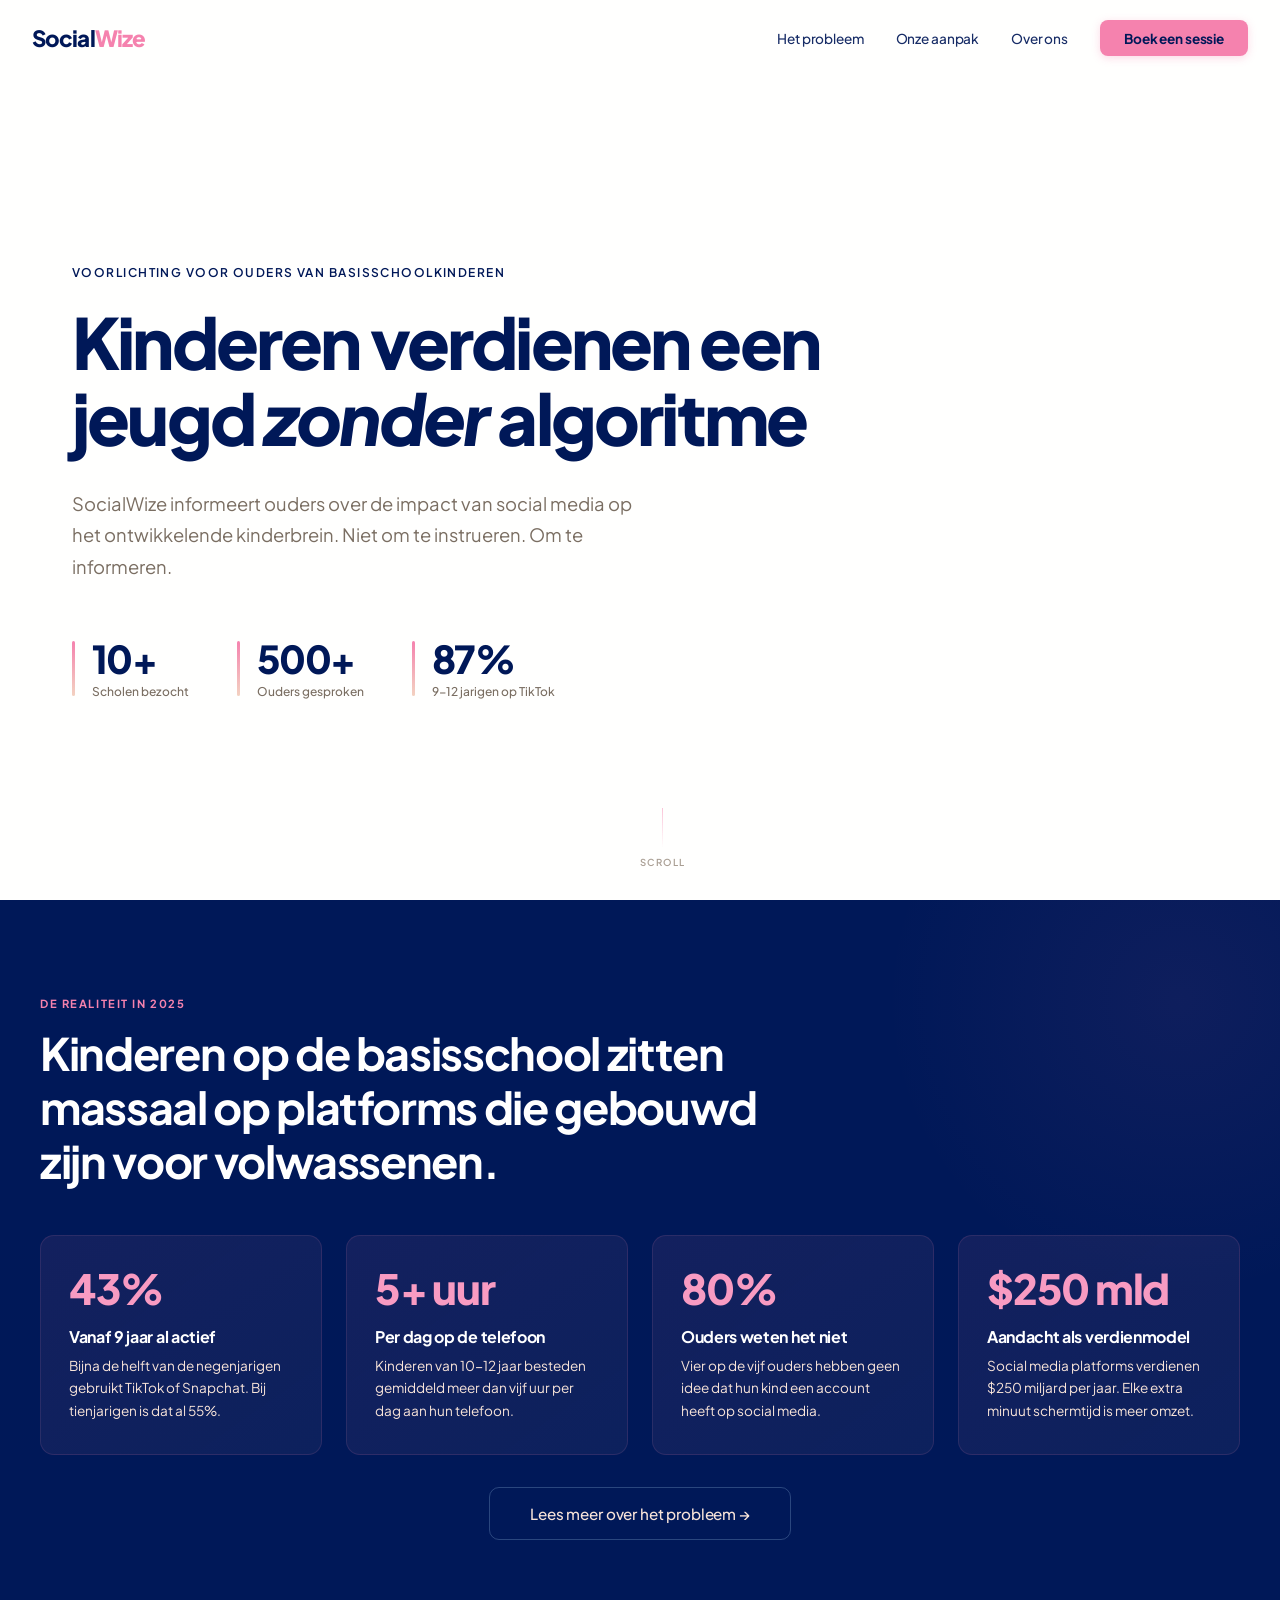
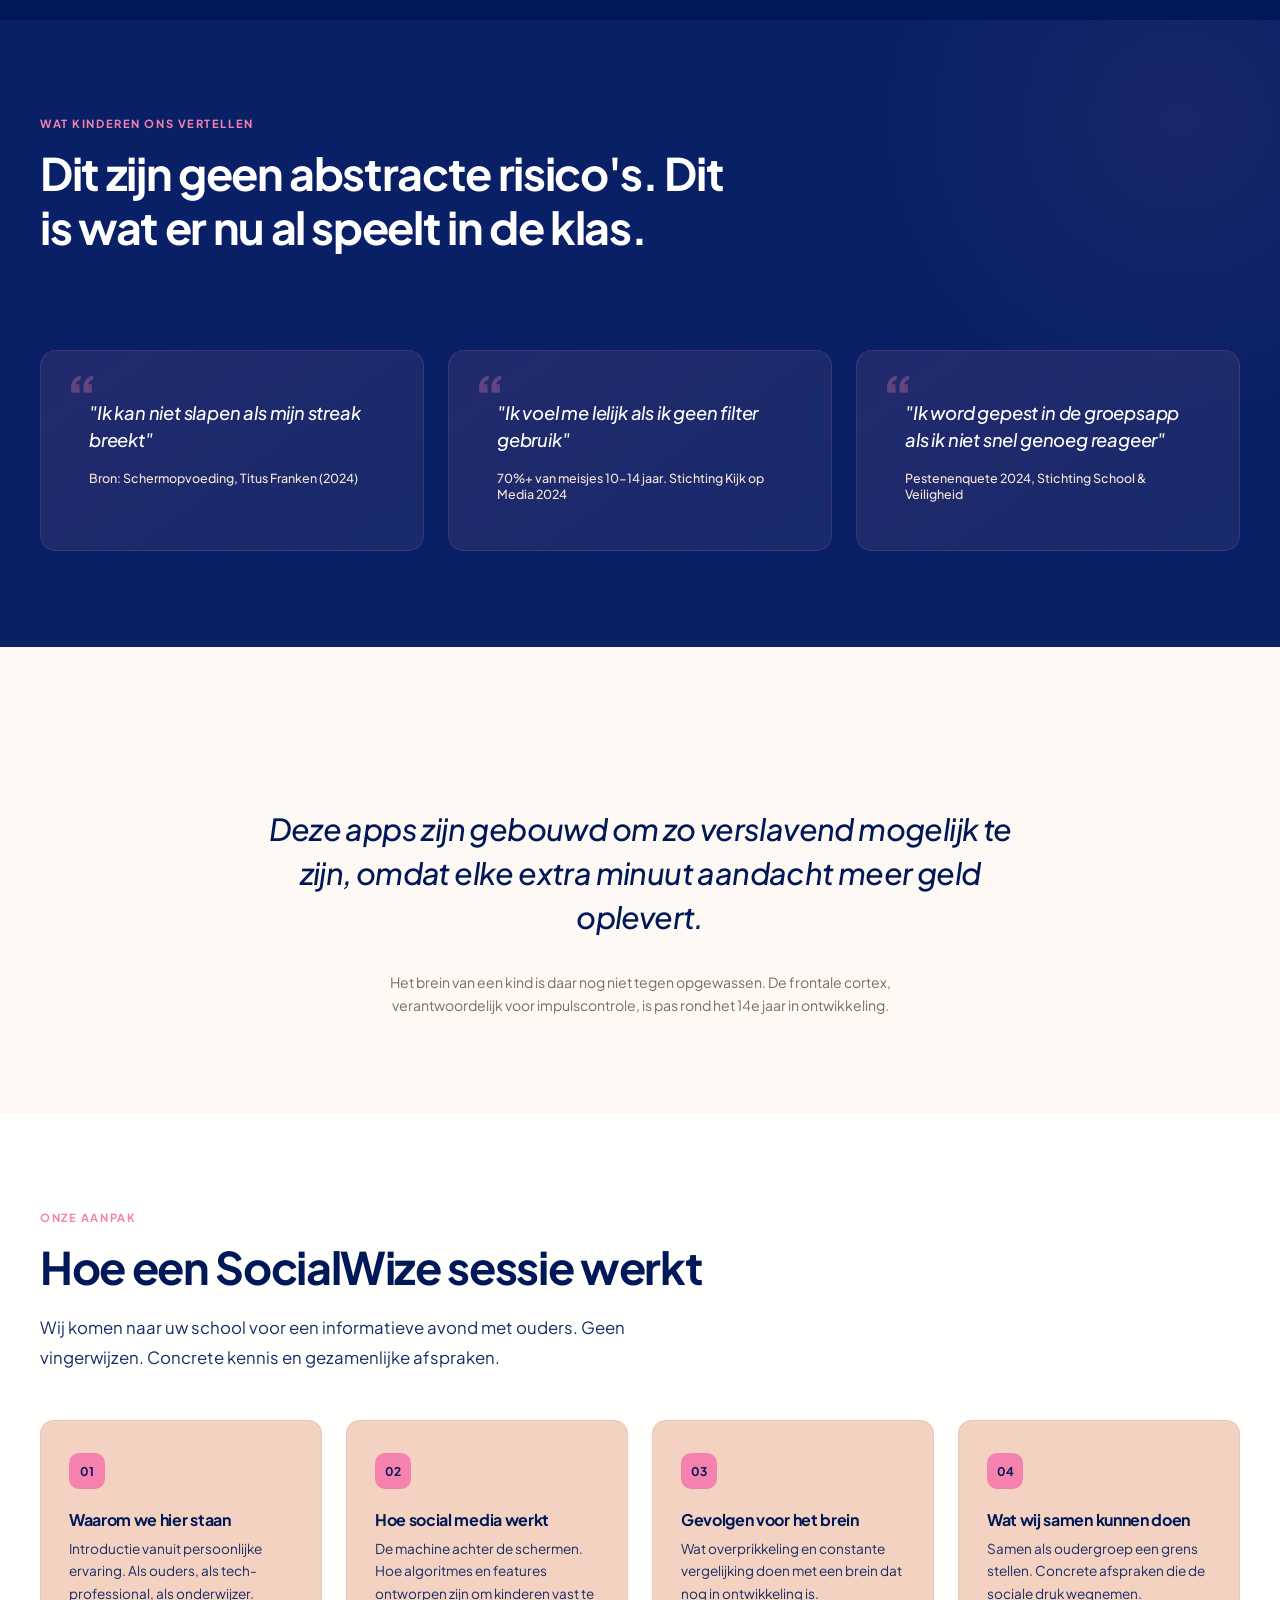
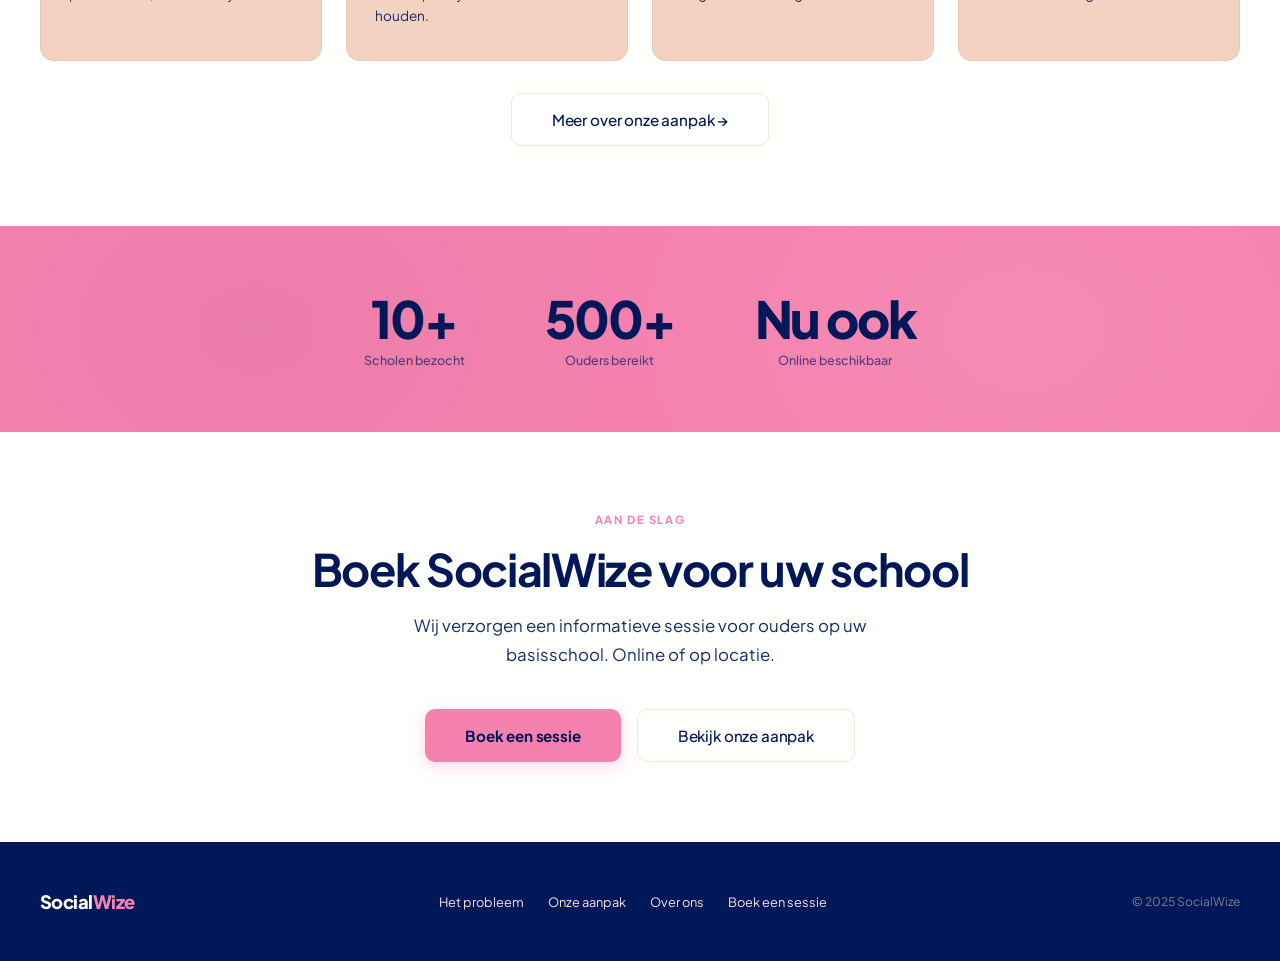
==== commit 0e248865: "update CTA button to link to boek page Co-Authored-By: Claude Opus 4.6 (1M context) <noreply@anthrop" ====
--- a/index.html
+++ b/index.html
@@ -91,7 +91,7 @@
   <h2 class="reveal">Boek SocialWize voor uw school</h2>
   <p class="reveal">Wij verzorgen een informatieve sessie voor ouders op uw basisschool. Online of op locatie.</p>
   <div class="cta-buttons reveal">
-    <a href="mailto:info@socialwize.nl" class="btn-primary"><svg width="18" height="18" viewBox="0 0 24 24" fill="none" stroke="currentColor" stroke-width="2" stroke-linecap="round" stroke-linejoin="round"><path d="M4 4h16c1.1 0 2 .9 2 2v12c0 1.1-.9 2-2 2H4c-1.1 0-2-.9-2-2V6c0-1.1.9-2 2-2z"/><polyline points="22,6 12,13 2,6"/></svg>Neem contact op</a>
+    <a href="boek.html" class="btn-primary">Boek een sessie</a>
     <a href="aanpak.html" class="btn-secondary">Bekijk onze aanpak</a>
   </div>
 </section>
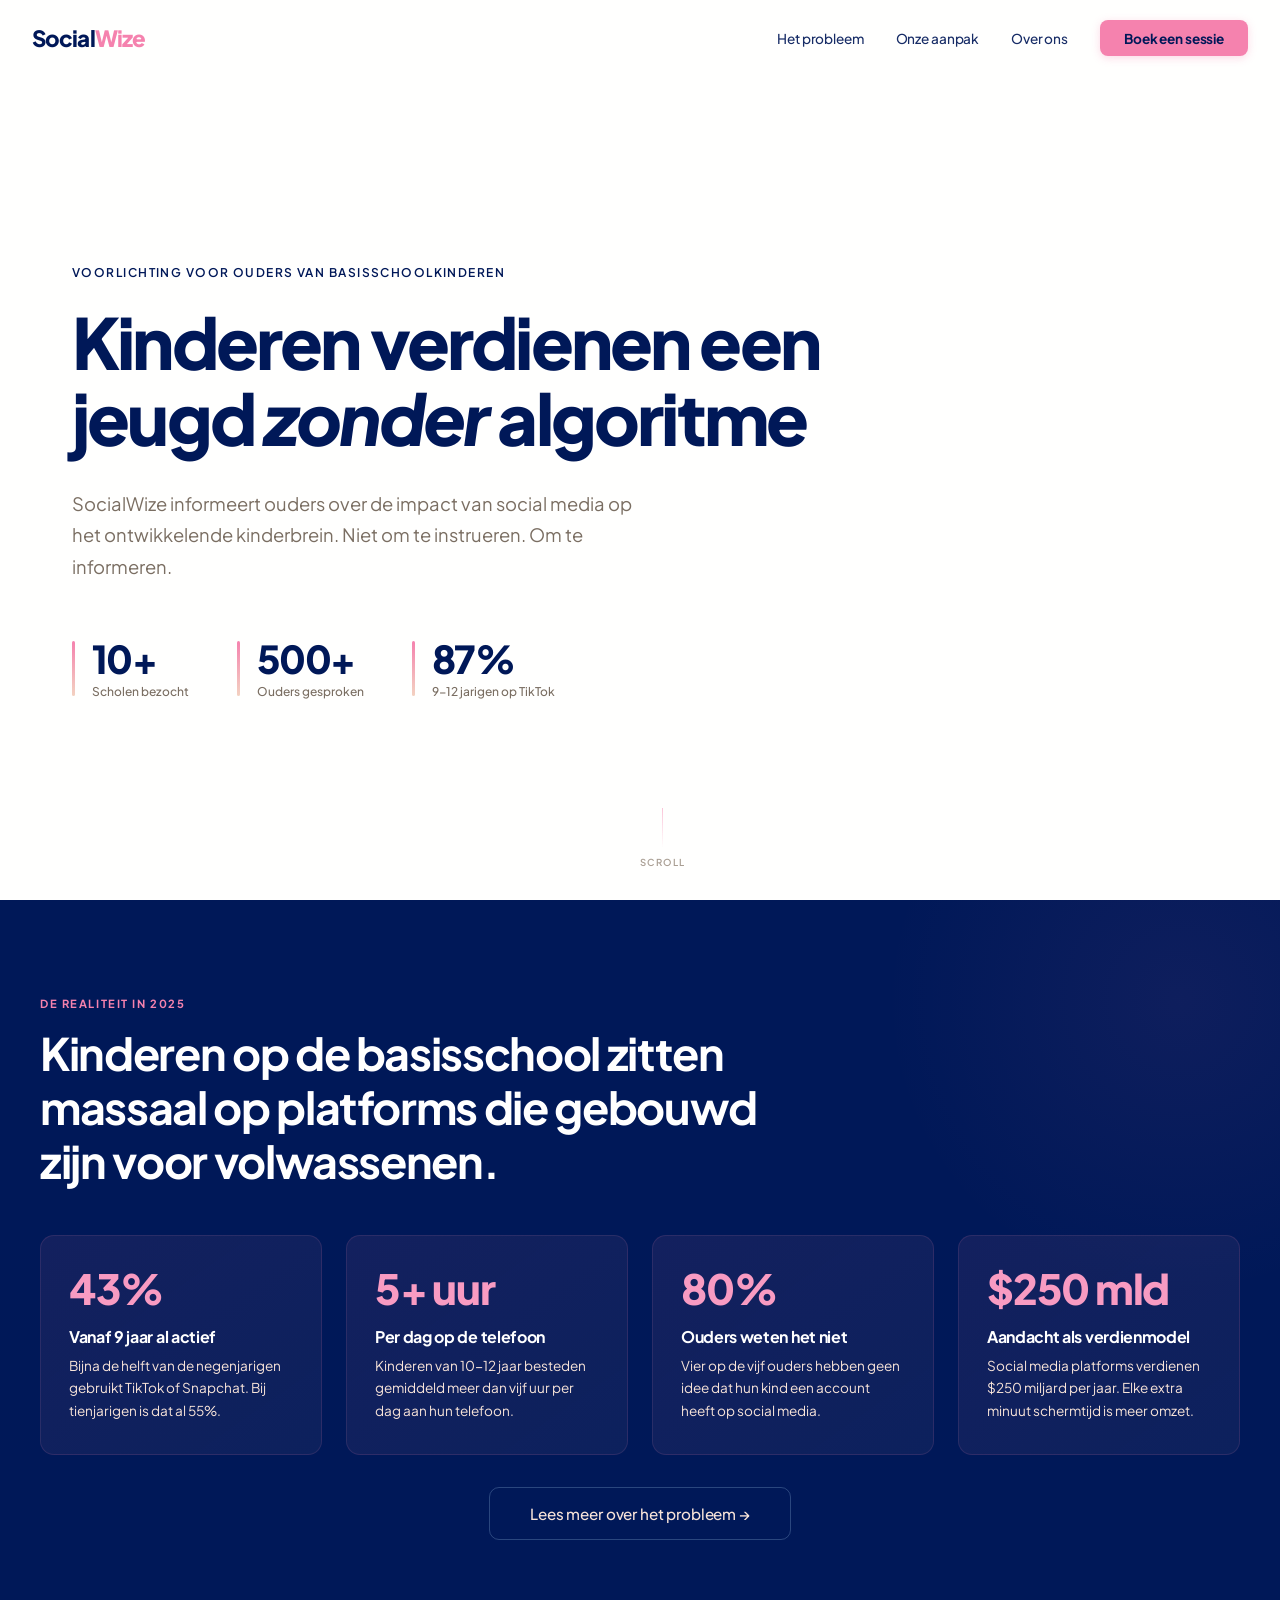
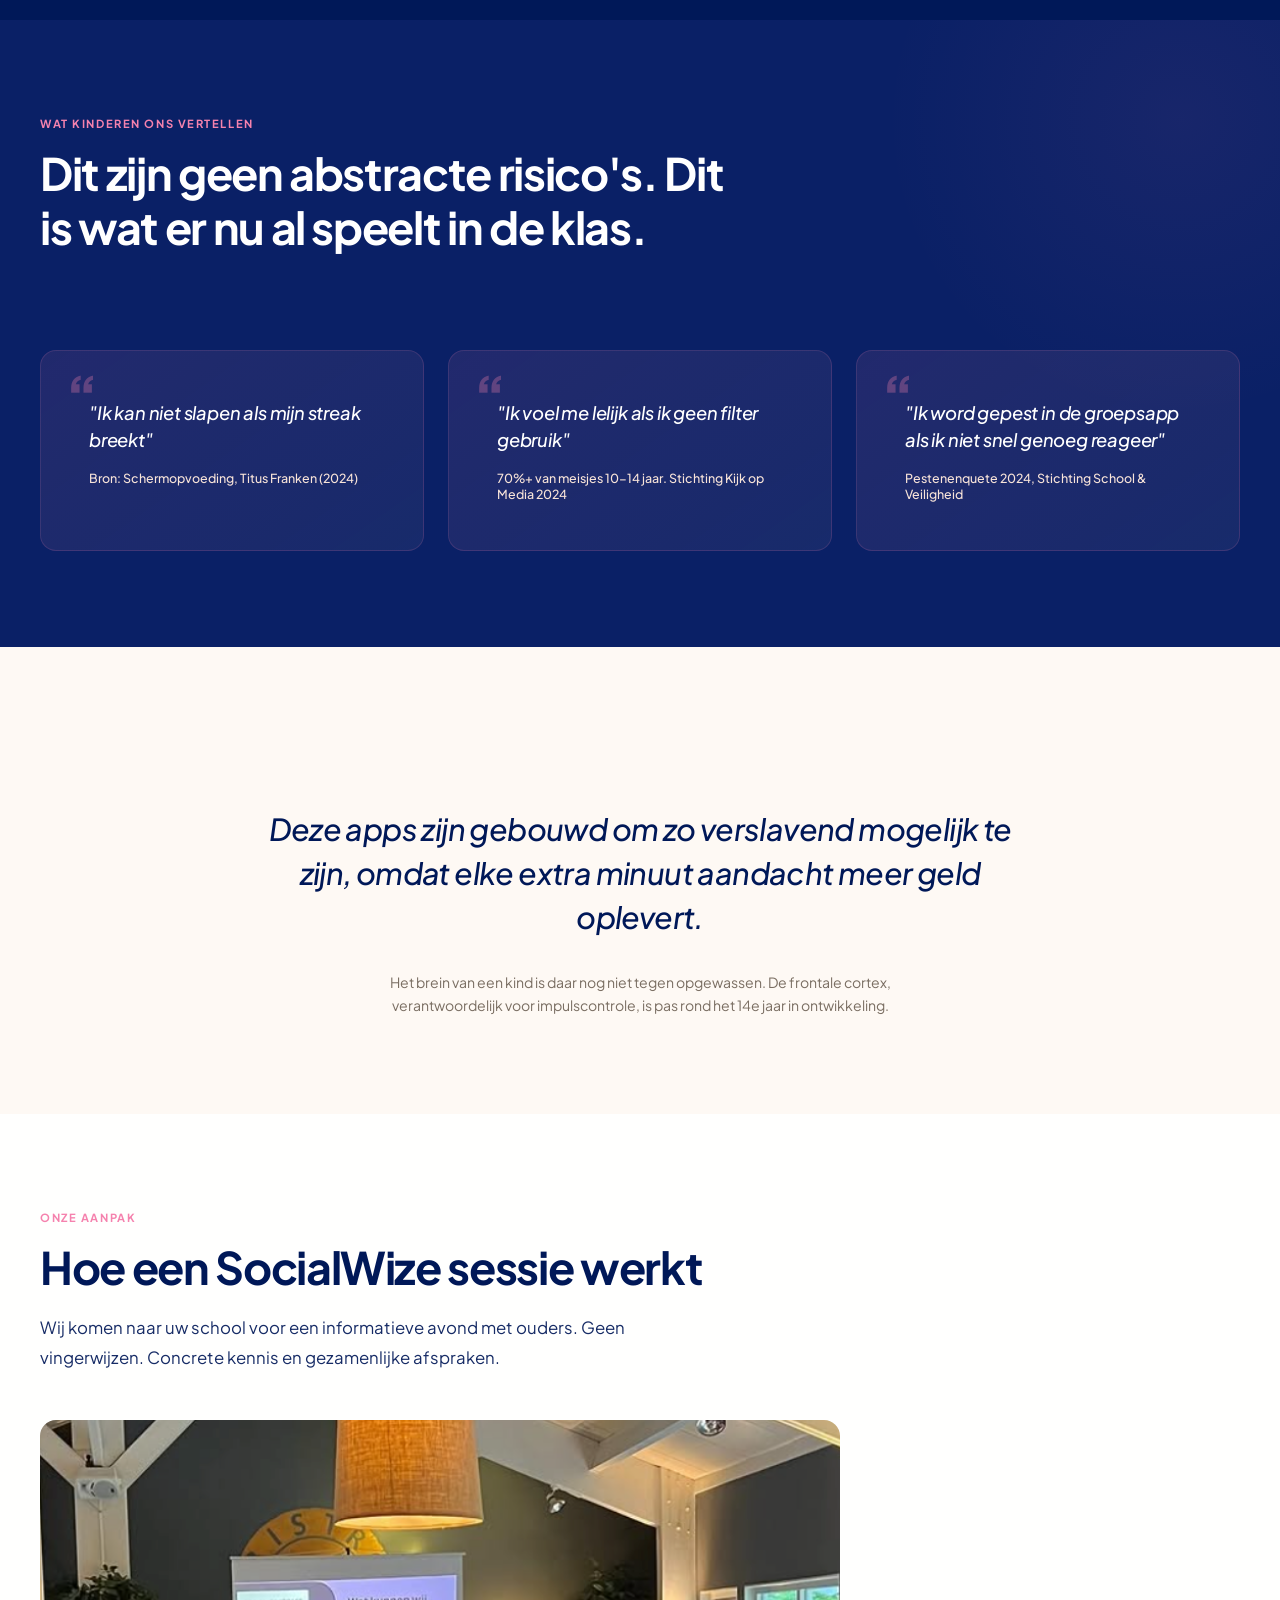
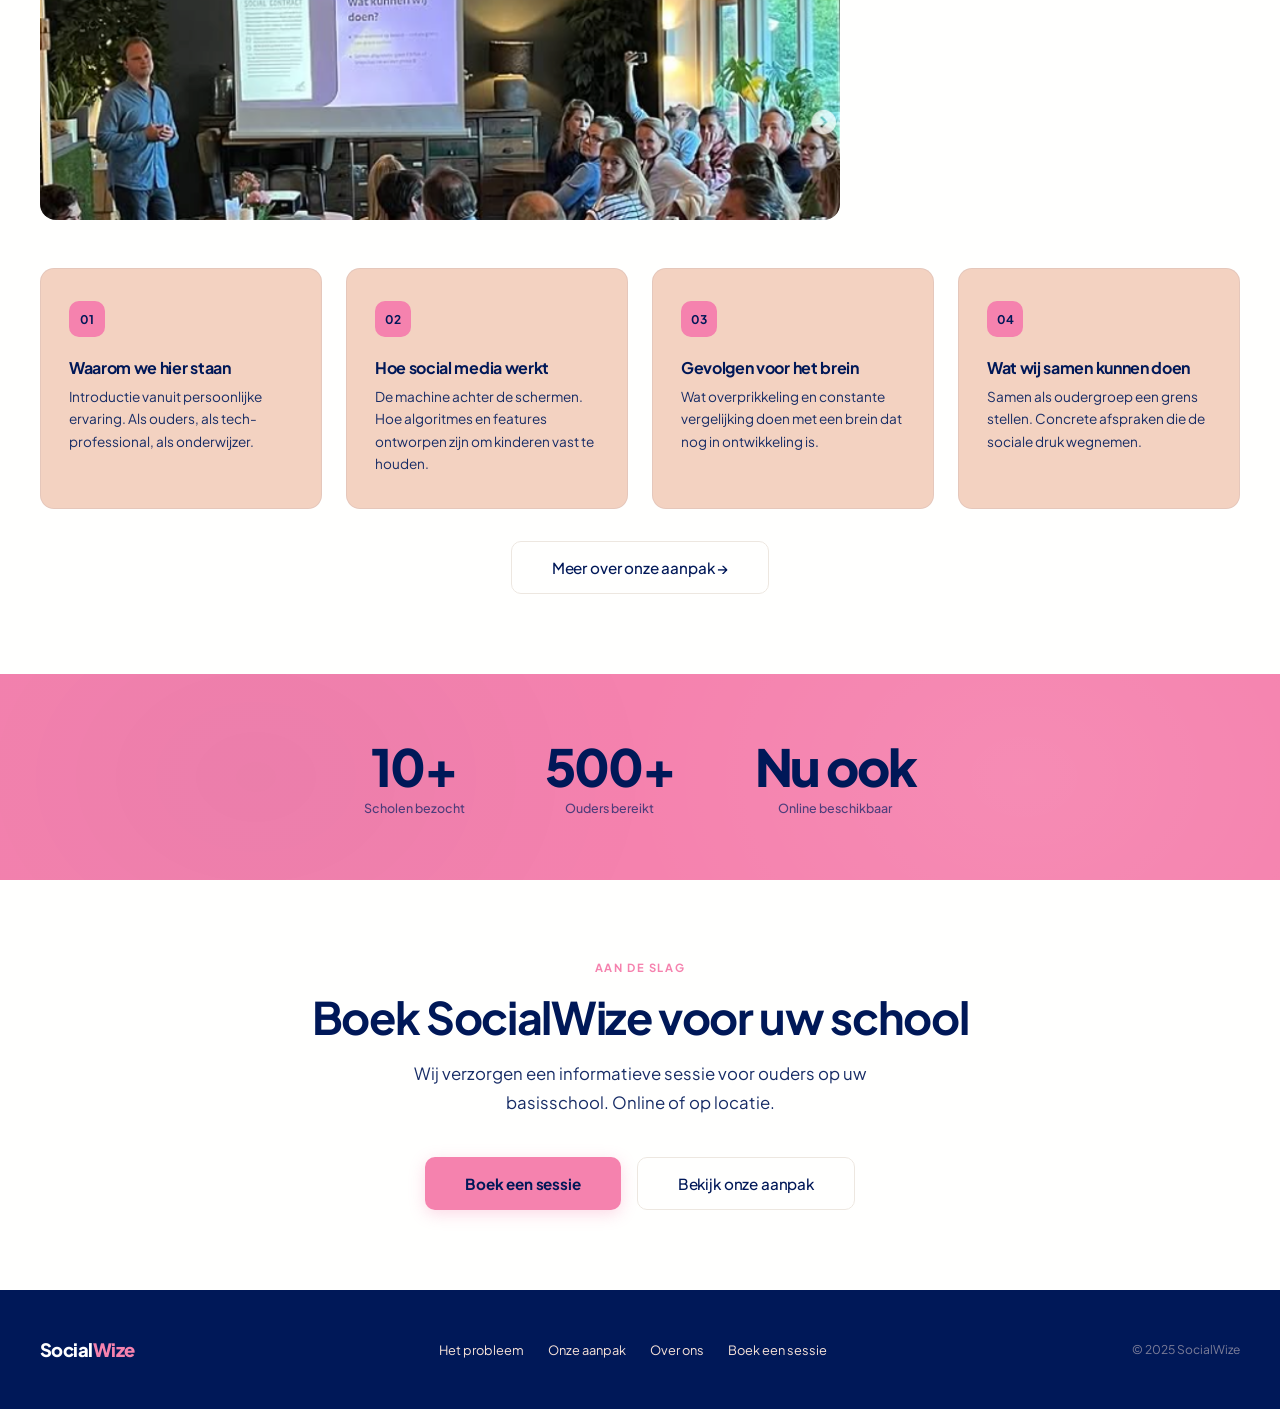
==== commit 948eaa48: "add session photos to homepage, boek, and over-ons pages Co-Authored-By: Claude Opus 4.6 (1M context" ====
--- a/index.html
+++ b/index.html
@@ -66,6 +66,9 @@
     <div class="section-label section-label--dark reveal">Onze aanpak</div>
     <h2 class="st reveal">Hoe een SocialWize sessie werkt</h2>
     <p class="si reveal">Wij komen naar uw school voor een informatieve avond met ouders. Geen vingerwijzen. Concrete kennis en gezamenlijke afspraken.</p>
+    <div class="reveal" style="margin-top:3rem;border-radius:16px;overflow:hidden;max-width:800px;height:400px">
+      <img src="images/sessie-jonas.png" alt="Jonas presenteert tijdens een SocialWize ouderavond" style="width:100%;height:100%;object-fit:cover;object-position:center 25%;display:block">
+    </div>
     <div class="card-grid cg4" style="margin-top:3rem">
       <div class="card reveal"><div class="num-badge">01</div><h3>Waarom we hier staan</h3><p>Introductie vanuit persoonlijke ervaring. Als ouders, als tech-professional, als onderwijzer.</p></div>
       <div class="card reveal"><div class="num-badge">02</div><h3>Hoe social media werkt</h3><p>De machine achter de schermen. Hoe algoritmes en features ontworpen zijn om kinderen vast te houden.</p></div>
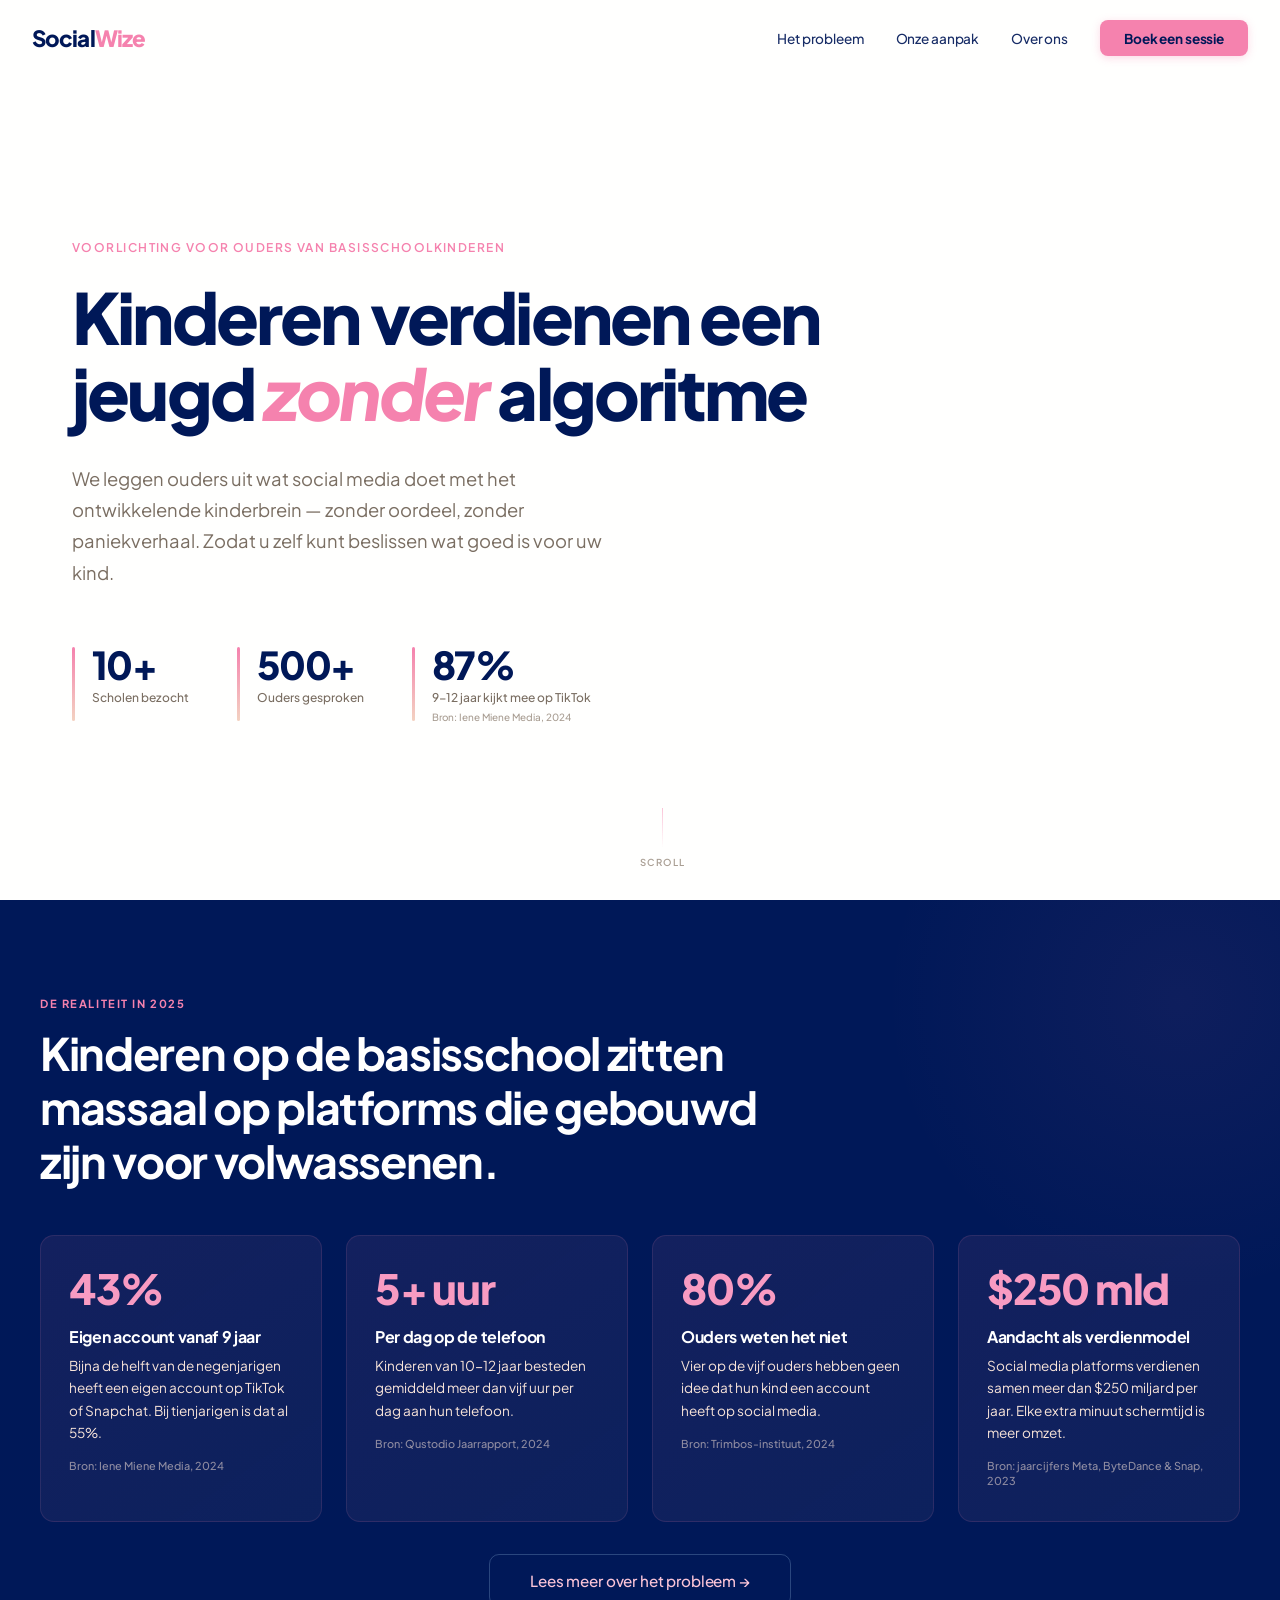
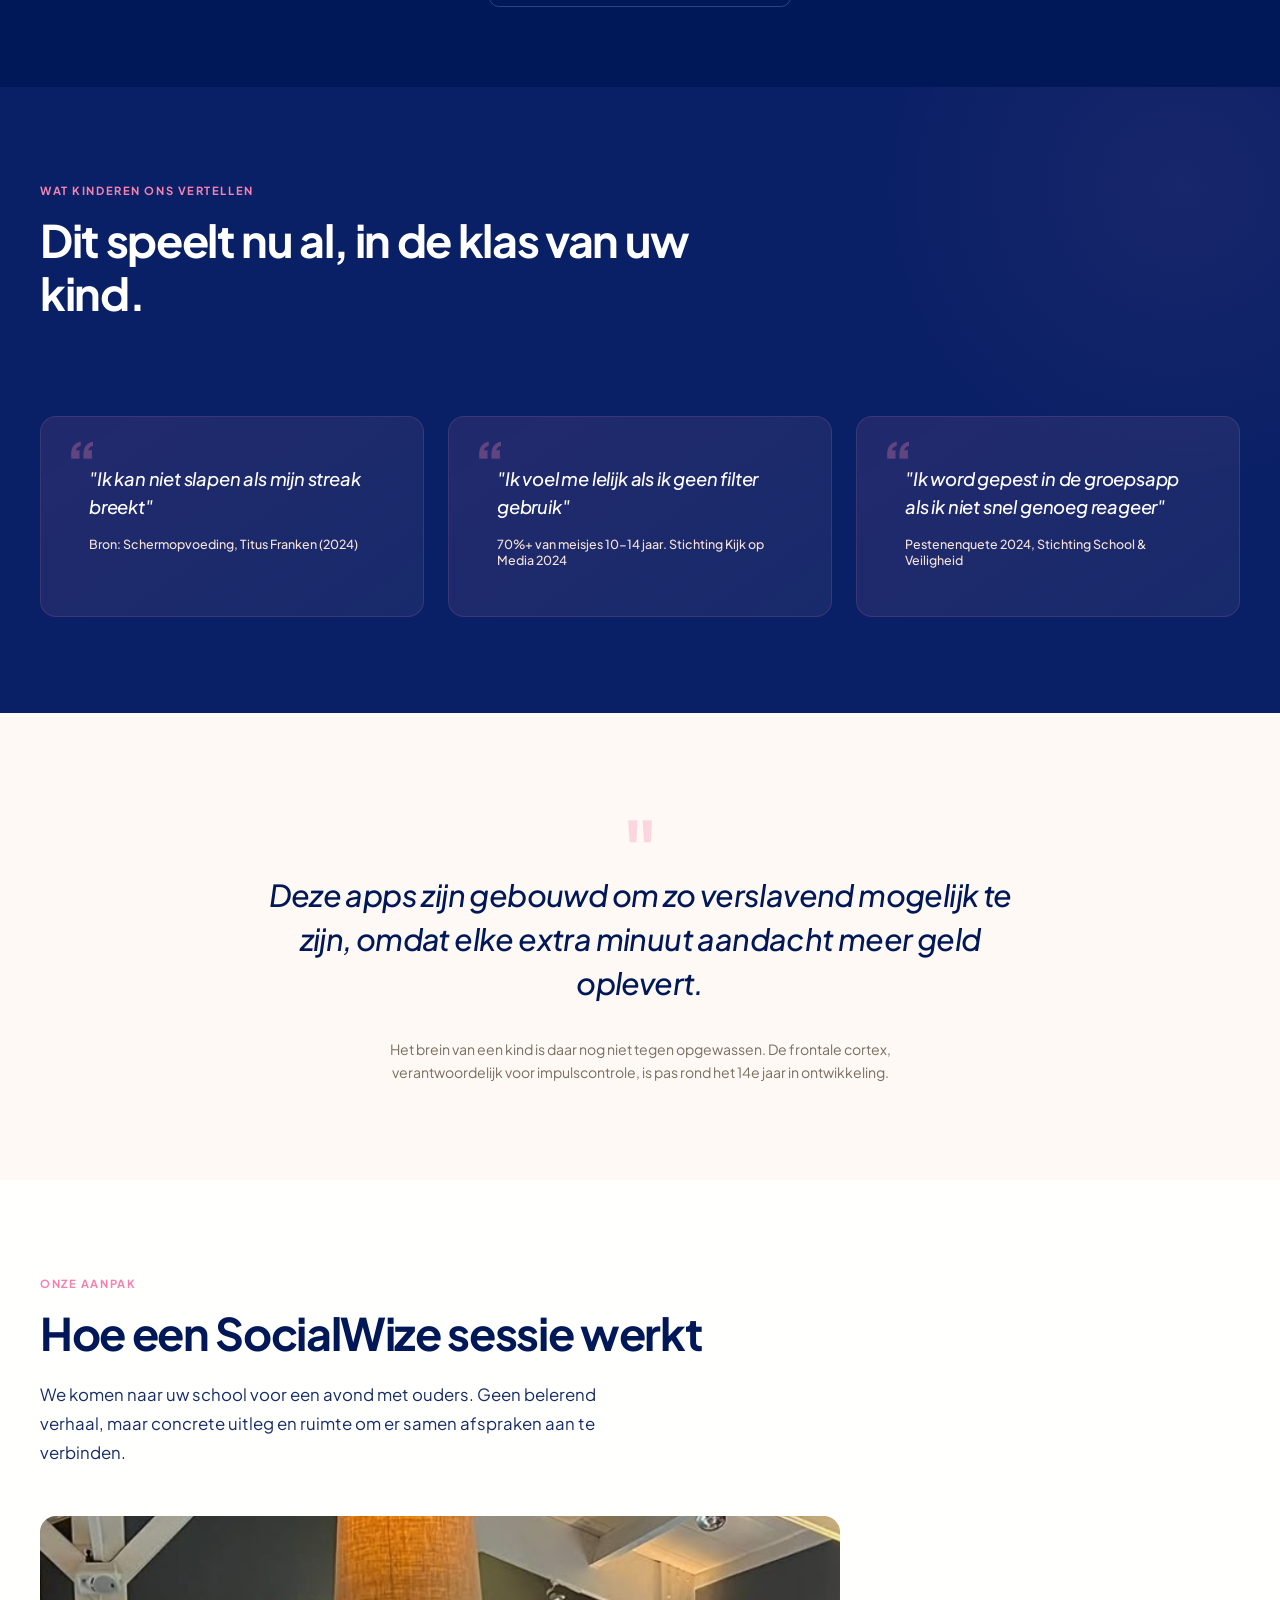
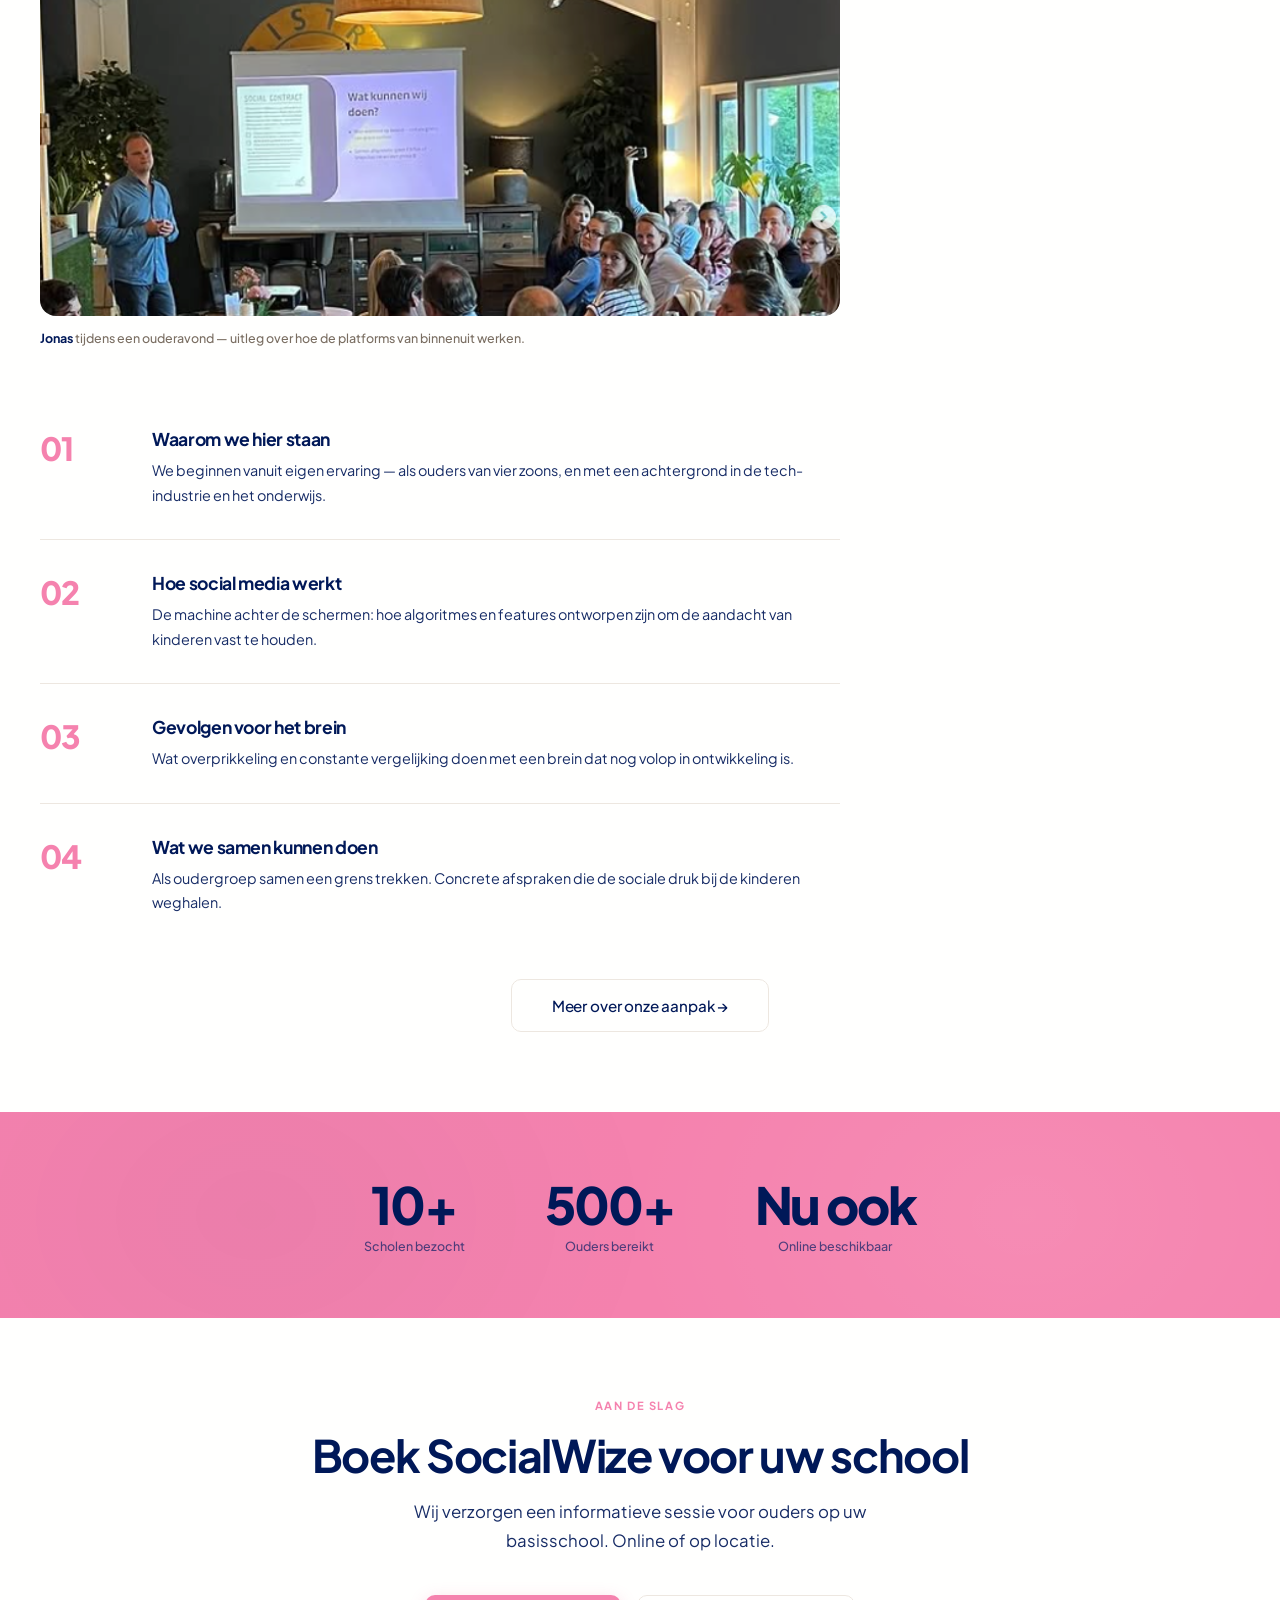
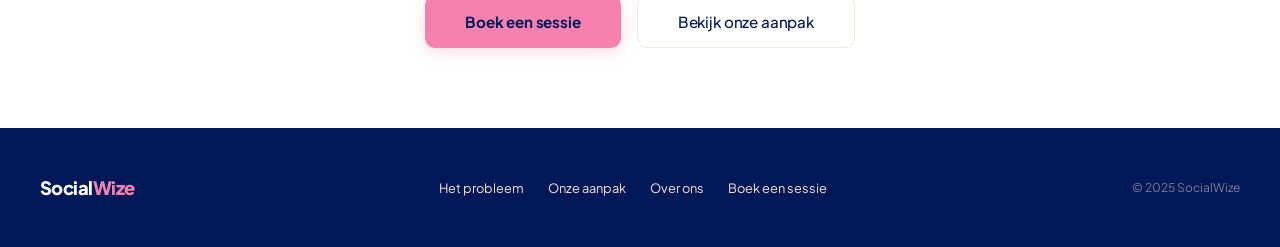
==== commit 7d8d8bad: "improve site to feel less generic: fix accent color, sources, copy, human touches - fix dead var(--b" ====
--- a/index.html
+++ b/index.html
@@ -1,6 +1,6 @@
 <!DOCTYPE html><html lang="nl"><head><meta charset="UTF-8"><meta name="viewport" content="width=device-width,initial-scale=1.0">
 <title>SocialWize — Voorlichting over social media voor ouders</title>
-<link rel="stylesheet" href="style.css"></head><body>
+<link rel="icon" href="favicon.svg" type="image/svg+xml"><link rel="stylesheet" href="style.css"></head><body>
 
 <nav class="nav" id="nav">
   <a href="index.html" class="nav-logo">Social<span>Wize</span></a>
@@ -16,11 +16,11 @@
 <section class="hero-full">
   <div class="eyebrow" style="font-size:.75rem;font-weight:600;letter-spacing:.12em;text-transform:uppercase;color:var(--blue);margin-bottom:1.5rem;opacity:0;animation:fadeUp .8s .2s forwards">Voorlichting voor ouders van basisschoolkinderen</div>
   <h1 style="font-size:clamp(2.8rem,5.5vw,4.8rem);line-height:1.08;letter-spacing:-.04em;font-weight:800;max-width:860px;opacity:0;animation:fadeUp .8s .4s forwards">Kinderen verdienen een jeugd <em style="font-style:italic;color:var(--blue)">zonder</em> algoritme</h1>
-  <p style="font-size:1.15rem;line-height:1.7;color:var(--grey-500);max-width:560px;margin-top:2rem;font-weight:400;opacity:0;animation:fadeUp .8s .6s forwards">SocialWize informeert ouders over de impact van social media op het ontwikkelende kinderbrein. Niet om te instrueren. Om te informeren.</p>
+  <p style="font-size:1.15rem;line-height:1.7;color:var(--grey-500);max-width:560px;margin-top:2rem;font-weight:400;opacity:0;animation:fadeUp .8s .6s forwards">We leggen ouders uit wat social media doet met het ontwikkelende kinderbrein — zonder oordeel, zonder paniekverhaal. Zodat u zelf kunt beslissen wat goed is voor uw kind.</p>
   <div class="hero-stats">
     <div class="hero-stat"><div class="hero-stat-num">10+</div><div class="hero-stat-label">Scholen bezocht</div></div>
     <div class="hero-stat"><div class="hero-stat-num">500+</div><div class="hero-stat-label">Ouders gesproken</div></div>
-    <div class="hero-stat"><div class="hero-stat-num">87%</div><div class="hero-stat-label">9-12 jarigen op TikTok</div></div>
+    <div class="hero-stat"><div class="hero-stat-num">87%</div><div class="hero-stat-label">9-12 jaar kijkt mee op TikTok</div><div class="hero-stat-src">Bron: Iene Miene Media, 2024</div></div>
   </div>
   <div class="hero-scroll"><div class="scroll-line"></div>scroll</div>
 </section>
@@ -30,10 +30,10 @@
     <div class="section-label reveal">De realiteit in 2025</div>
     <h2 class="st st--white reveal">Kinderen op de basisschool zitten massaal op platforms die gebouwd zijn voor volwassenen.</h2>
     <div class="card-grid cg4" style="margin-top:3rem">
-      <div class="card card--dark reveal"><div class="big-num">43%</div><h3>Vanaf 9 jaar al actief</h3><p>Bijna de helft van de negenjarigen gebruikt TikTok of Snapchat. Bij tienjarigen is dat al 55%.</p></div>
-      <div class="card card--dark reveal"><div class="big-num">5+ uur</div><h3>Per dag op de telefoon</h3><p>Kinderen van 10-12 jaar besteden gemiddeld meer dan vijf uur per dag aan hun telefoon.</p></div>
-      <div class="card card--dark reveal"><div class="big-num">80%</div><h3>Ouders weten het niet</h3><p>Vier op de vijf ouders hebben geen idee dat hun kind een account heeft op social media.</p></div>
-      <div class="card card--dark reveal"><div class="big-num">$250 mld</div><h3>Aandacht als verdienmodel</h3><p>Social media platforms verdienen $250 miljard per jaar. Elke extra minuut schermtijd is meer omzet.</p></div>
+      <div class="card card--dark reveal"><div class="big-num">43%</div><h3>Eigen account vanaf 9 jaar</h3><p>Bijna de helft van de negenjarigen heeft een eigen account op TikTok of Snapchat. Bij tienjarigen is dat al 55%.</p><div class="stat-src">Bron: Iene Miene Media, 2024</div></div>
+      <div class="card card--dark reveal"><div class="big-num">5+ uur</div><h3>Per dag op de telefoon</h3><p>Kinderen van 10-12 jaar besteden gemiddeld meer dan vijf uur per dag aan hun telefoon.</p><div class="stat-src">Bron: Qustodio Jaarrapport, 2024</div></div>
+      <div class="card card--dark reveal"><div class="big-num">80%</div><h3>Ouders weten het niet</h3><p>Vier op de vijf ouders hebben geen idee dat hun kind een account heeft op social media.</p><div class="stat-src">Bron: Trimbos-instituut, 2024</div></div>
+      <div class="card card--dark reveal"><div class="big-num">$250 mld</div><h3>Aandacht als verdienmodel</h3><p>Social media platforms verdienen samen meer dan $250 miljard per jaar. Elke extra minuut schermtijd is meer omzet.</p><div class="stat-src">Bron: jaarcijfers Meta, ByteDance &amp; Snap, 2023</div></div>
     </div>
     <div style="text-align:center;margin-top:3rem" class="reveal">
       <a href="probleem.html" class="btn-secondary" style="color:var(--blue-pale);border-color:rgba(168,206,240,.25)">Lees meer over het probleem &rarr;</a>
@@ -44,7 +44,7 @@
 <section class="section section--mid">
   <div class="section-inner">
     <div class="section-label reveal">Wat kinderen ons vertellen</div>
-    <h2 class="st st--white reveal">Dit zijn geen abstracte risico's. Dit is wat er nu al speelt in de klas.</h2>
+    <h2 class="st st--white reveal">Dit speelt nu al, in de klas van uw kind.</h2>
     <div class="card-grid cg3" style="margin-top:3rem">
       <div class="quote-block quote-block--dark reveal"><blockquote>"Ik kan niet slapen als mijn streak breekt"</blockquote><cite>Bron: Schermopvoeding, Titus Franken (2024)</cite></div>
       <div class="quote-block quote-block--dark reveal"><blockquote>"Ik voel me lelijk als ik geen filter gebruik"</blockquote><cite>70%+ van meisjes 10-14 jaar. Stichting Kijk op Media 2024</cite></div>
@@ -65,15 +65,18 @@
   <div class="section-inner">
     <div class="section-label section-label--dark reveal">Onze aanpak</div>
     <h2 class="st reveal">Hoe een SocialWize sessie werkt</h2>
-    <p class="si reveal">Wij komen naar uw school voor een informatieve avond met ouders. Geen vingerwijzen. Concrete kennis en gezamenlijke afspraken.</p>
-    <div class="reveal" style="margin-top:3rem;border-radius:16px;overflow:hidden;max-width:800px;height:400px">
-      <img src="images/sessie-jonas.png" alt="Jonas presenteert tijdens een SocialWize ouderavond" style="width:100%;height:100%;object-fit:cover;object-position:center 25%;display:block">
-    </div>
-    <div class="card-grid cg4" style="margin-top:3rem">
-      <div class="card reveal"><div class="num-badge">01</div><h3>Waarom we hier staan</h3><p>Introductie vanuit persoonlijke ervaring. Als ouders, als tech-professional, als onderwijzer.</p></div>
-      <div class="card reveal"><div class="num-badge">02</div><h3>Hoe social media werkt</h3><p>De machine achter de schermen. Hoe algoritmes en features ontworpen zijn om kinderen vast te houden.</p></div>
-      <div class="card reveal"><div class="num-badge">03</div><h3>Gevolgen voor het brein</h3><p>Wat overprikkeling en constante vergelijking doen met een brein dat nog in ontwikkeling is.</p></div>
-      <div class="card reveal"><div class="num-badge">04</div><h3>Wat wij samen kunnen doen</h3><p>Samen als oudergroep een grens stellen. Concrete afspraken die de sociale druk wegnemen.</p></div>
+    <p class="si reveal">We komen naar uw school voor een avond met ouders. Geen belerend verhaal, maar concrete uitleg en ruimte om er samen afspraken aan te verbinden.</p>
+    <figure class="reveal" style="margin:3rem 0 0;max-width:800px">
+      <div style="border-radius:16px;overflow:hidden;height:400px">
+        <img src="foto2.png" alt="Jonas presenteert tijdens een SocialWize ouderavond" style="width:100%;height:100%;object-fit:cover;object-position:center 25%;display:block">
+      </div>
+      <figcaption class="photo-cap"><strong>Jonas</strong> tijdens een ouderavond — uitleg over hoe de platforms van binnenuit werken.</figcaption>
+    </figure>
+    <div class="timeline" style="margin-top:3rem;max-width:800px">
+      <div class="tl-item reveal"><div class="tl-num">01</div><div class="tl-content"><h3>Waarom we hier staan</h3><p>We beginnen vanuit eigen ervaring — als ouders van vier zoons, en met een achtergrond in de tech-industrie en het onderwijs.</p></div></div>
+      <div class="tl-item reveal"><div class="tl-num">02</div><div class="tl-content"><h3>Hoe social media werkt</h3><p>De machine achter de schermen: hoe algoritmes en features ontworpen zijn om de aandacht van kinderen vast te houden.</p></div></div>
+      <div class="tl-item reveal"><div class="tl-num">03</div><div class="tl-content"><h3>Gevolgen voor het brein</h3><p>Wat overprikkeling en constante vergelijking doen met een brein dat nog volop in ontwikkeling is.</p></div></div>
+      <div class="tl-item reveal"><div class="tl-num">04</div><div class="tl-content"><h3>Wat we samen kunnen doen</h3><p>Als oudergroep samen een grens trekken. Concrete afspraken die de sociale druk bij de kinderen weghalen.</p></div></div>
     </div>
     <div style="text-align:center;margin-top:3rem" class="reveal">
       <a href="aanpak.html" class="btn-secondary">Meer over onze aanpak &rarr;</a>
@@ -88,6 +91,41 @@
     <div class="sbi"><div class="num">Nu ook</div><div class="label">Online beschikbaar</div></div>
   </div>
 </div>
+
+<!-- ============================================================
+     TESTIMONIALS — klaar om in te vullen. Haal dit blok uit commentaar
+     (verwijder de regel hierboven en </section> + de afsluit-comment)
+     zodra je echte quotes van scholen/ouders hebt.
+     Vervang [QUOTE], [NAAM], [ROL] en [SCHOOL] per kaart.
+<section class="section section--ice">
+  <div class="section-inner">
+    <div class="section-label section-label--dark reveal" style="text-align:center">Wat scholen zeggen</div>
+    <h2 class="st reveal" style="margin:0 auto;text-align:center">Na afloop hoorden we dit terug</h2>
+    <div class="card-grid cg3" style="margin-top:3rem">
+      <div class="quote-block reveal"><blockquote>[QUOTE — wat een directeur of ouder over de sessie zei]</blockquote><cite>[Naam] — [rol], [Basisschool], [plaats]</cite></div>
+      <div class="quote-block reveal"><blockquote>[QUOTE]</blockquote><cite>[Naam] — [rol], [Basisschool], [plaats]</cite></div>
+      <div class="quote-block reveal"><blockquote>[QUOTE]</blockquote><cite>[Naam] — [rol], [Basisschool], [plaats]</cite></div>
+    </div>
+  </div>
+</section>
+     ============================================================ -->
+
+<!-- ============================================================
+     SCHOLEN-LOGO'S — klaar om in te vullen. Haal uit commentaar zodra
+     je logo-bestanden hebt. Zet de bestanden in deze map (bv. school1.png)
+     en pas src + alt aan. Logo's tonen automatisch grijs, kleur bij hover.
+<section class="section" style="padding-top:4rem;padding-bottom:4rem">
+  <div class="section-inner" style="text-align:center">
+    <p class="logo-caption reveal">Onder andere op bezoek geweest bij</p>
+    <div class="logo-strip reveal">
+      <img src="school1.png" alt="[Naam basisschool]">
+      <img src="school2.png" alt="[Naam basisschool]">
+      <img src="school3.png" alt="[Naam basisschool]">
+      <img src="school4.png" alt="[Naam basisschool]">
+    </div>
+  </div>
+</section>
+     ============================================================ -->
 
 <section class="cta-section">
   <div class="section-label section-label--dark reveal">Aan de slag</div>
--- a/style.css
+++ b/style.css
@@ -6,6 +6,10 @@
   --pink:#f582ae;
   --pink-light:#f89bc2;
   --pink-pale:#fbc5d8;
+  /* legacy accent aliases — keep the brand on one pink so stray refs don't fall back to navy */
+  --blue:var(--pink);
+  --blue-light:var(--pink-light);
+  --blue-pale:var(--pink-pale);
   --peach:#f3d2c1;
   --peach-light:#f8e4d9;
   --cream:#fffffe;
@@ -153,6 +157,21 @@
 .footer-links a:hover{color:var(--white)}
 .footer-copy{font-size:.75rem;color:var(--peach-light);opacity:.5}
 
+/* STAT SOURCES */
+.stat-src{font-size:.68rem;line-height:1.4;color:var(--grey-400);margin-top:.85rem;font-weight:500;letter-spacing:0}
+.card--dark .stat-src{color:var(--peach-light);opacity:.55}
+.hero-stat-src{font-size:.62rem;line-height:1.35;color:var(--grey-400);margin-top:.35rem;font-weight:500;max-width:150px}
+
+/* LOGO STRIP (scholen) */
+.logo-strip{display:flex;flex-wrap:wrap;gap:2.75rem;align-items:center;justify-content:center;margin-top:2.5rem}
+.logo-strip img{height:40px;width:auto;filter:grayscale(1);opacity:.55;transition:opacity .3s,filter .3s}
+.logo-strip img:hover{filter:grayscale(0);opacity:1}
+.logo-caption{text-align:center;font-size:.72rem;letter-spacing:.14em;text-transform:uppercase;color:var(--grey-400);font-weight:700;margin-bottom:0}
+
+/* PHOTO CAPTION */
+.photo-cap{font-size:.78rem;color:var(--grey-500);margin-top:.85rem;font-weight:500;line-height:1.5}
+.photo-cap strong{color:var(--navy);font-weight:700}
+
 /* ANIMATIONS */
 @keyframes fadeUp{from{opacity:0;transform:translateY(24px)}to{opacity:1;transform:translateY(0)}}
 @keyframes scrollPulse{0%,100%{opacity:.3}50%{opacity:1}}
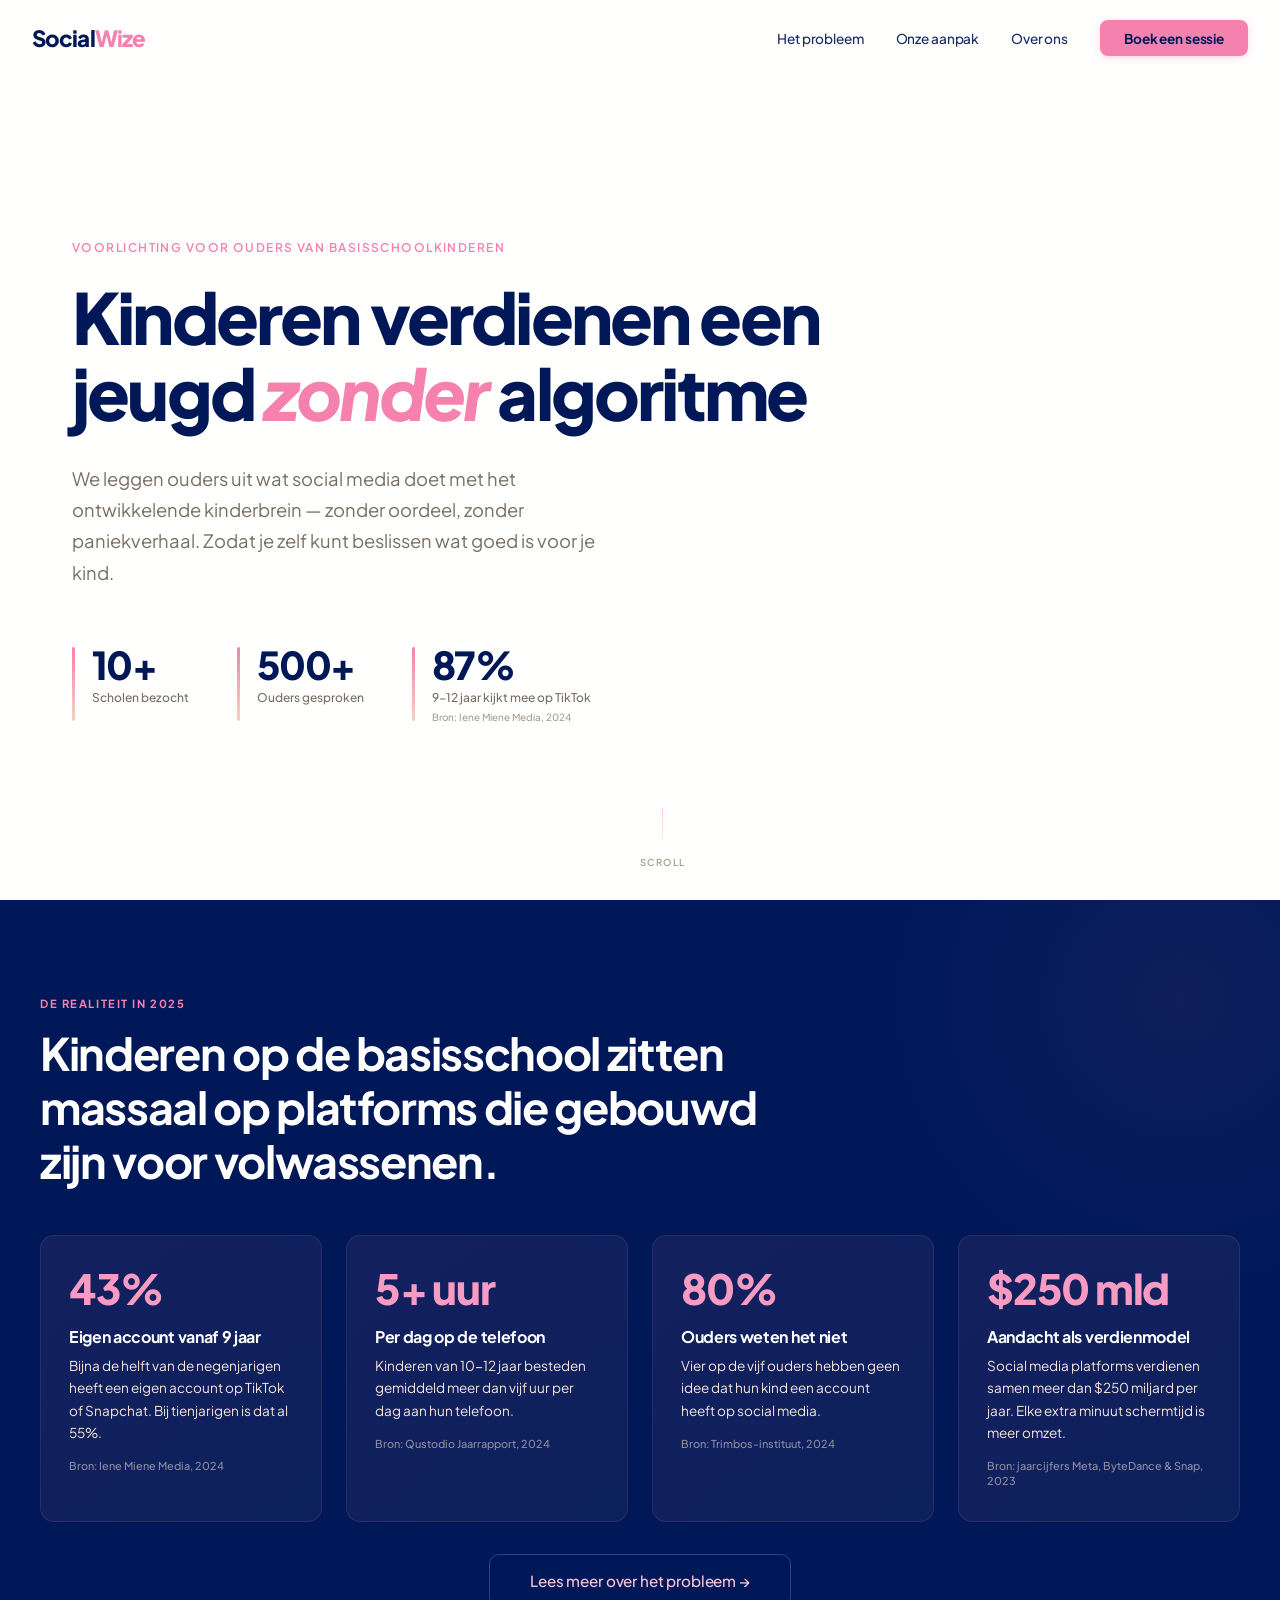
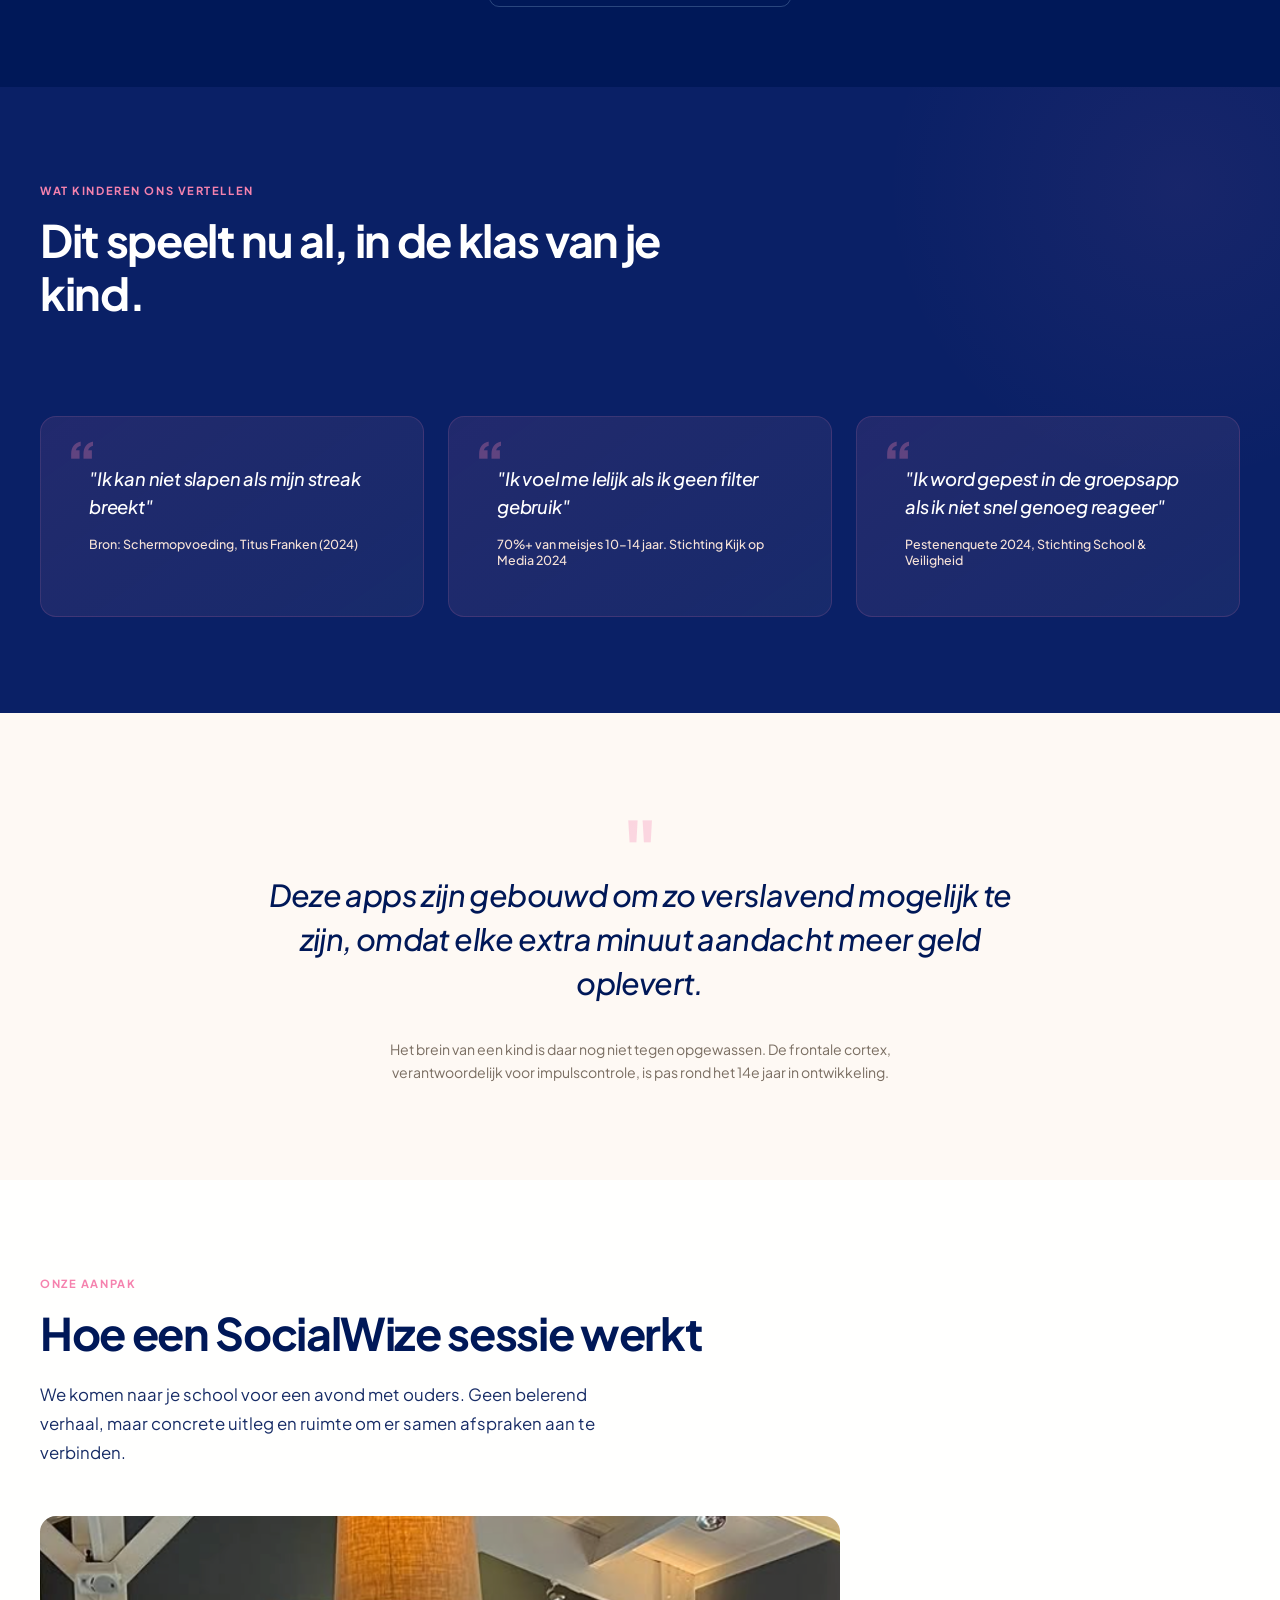
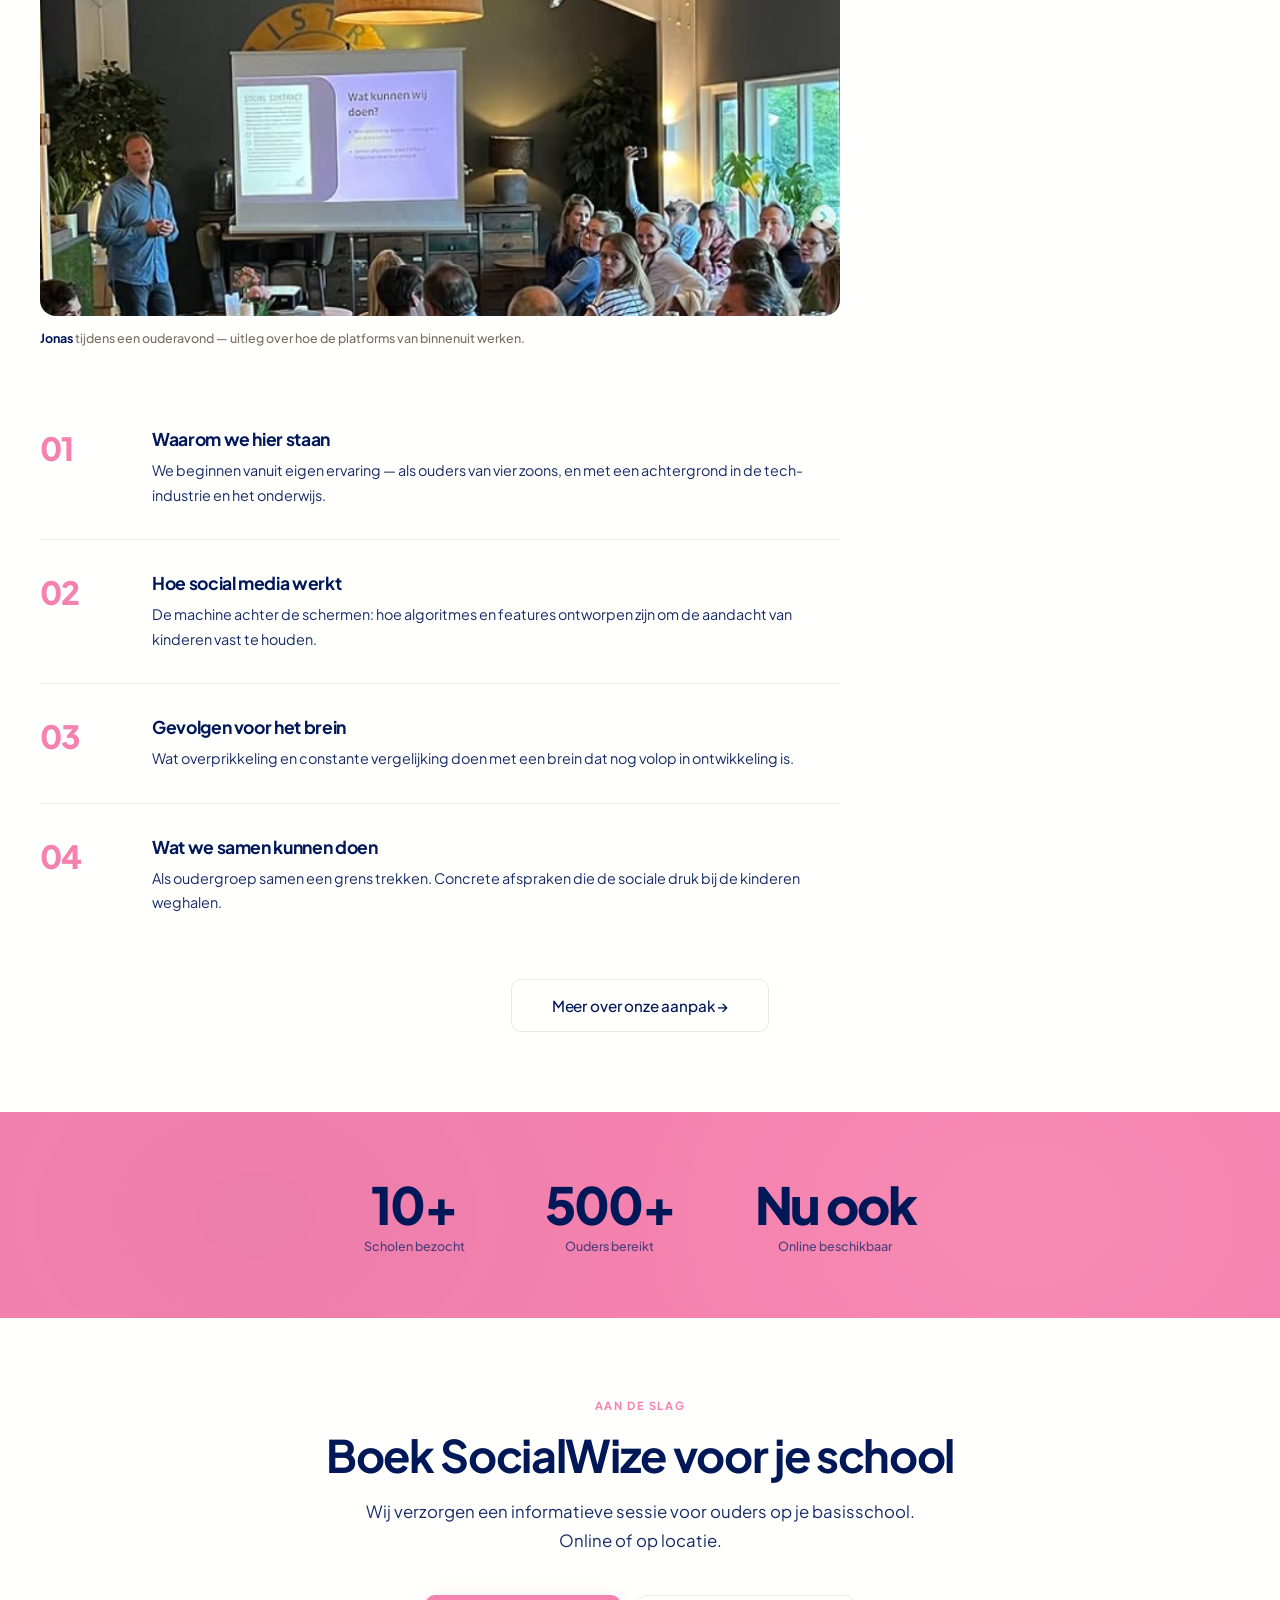
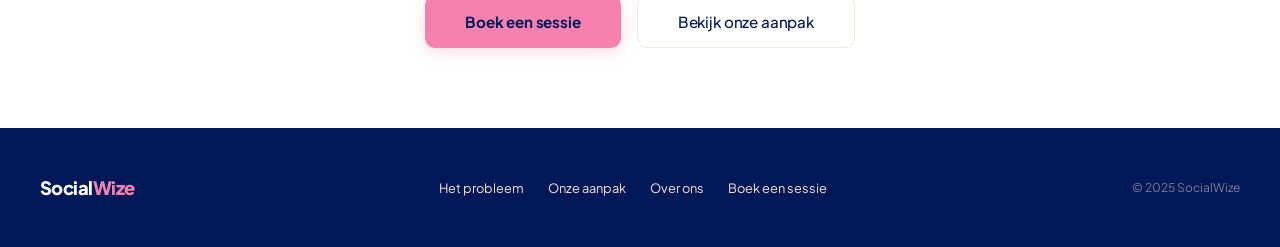
==== commit 0d3744f9: "switch site copy from formal u/uw to informal je/jouw Adjusts verb forms accordingly (u heeft -> je " ====
--- a/index.html
+++ b/index.html
@@ -16,7 +16,7 @@
 <section class="hero-full">
   <div class="eyebrow" style="font-size:.75rem;font-weight:600;letter-spacing:.12em;text-transform:uppercase;color:var(--blue);margin-bottom:1.5rem;opacity:0;animation:fadeUp .8s .2s forwards">Voorlichting voor ouders van basisschoolkinderen</div>
   <h1 style="font-size:clamp(2.8rem,5.5vw,4.8rem);line-height:1.08;letter-spacing:-.04em;font-weight:800;max-width:860px;opacity:0;animation:fadeUp .8s .4s forwards">Kinderen verdienen een jeugd <em style="font-style:italic;color:var(--blue)">zonder</em> algoritme</h1>
-  <p style="font-size:1.15rem;line-height:1.7;color:var(--grey-500);max-width:560px;margin-top:2rem;font-weight:400;opacity:0;animation:fadeUp .8s .6s forwards">We leggen ouders uit wat social media doet met het ontwikkelende kinderbrein — zonder oordeel, zonder paniekverhaal. Zodat u zelf kunt beslissen wat goed is voor uw kind.</p>
+  <p style="font-size:1.15rem;line-height:1.7;color:var(--grey-500);max-width:560px;margin-top:2rem;font-weight:400;opacity:0;animation:fadeUp .8s .6s forwards">We leggen ouders uit wat social media doet met het ontwikkelende kinderbrein — zonder oordeel, zonder paniekverhaal. Zodat je zelf kunt beslissen wat goed is voor je kind.</p>
   <div class="hero-stats">
     <div class="hero-stat"><div class="hero-stat-num">10+</div><div class="hero-stat-label">Scholen bezocht</div></div>
     <div class="hero-stat"><div class="hero-stat-num">500+</div><div class="hero-stat-label">Ouders gesproken</div></div>
@@ -44,7 +44,7 @@
 <section class="section section--mid">
   <div class="section-inner">
     <div class="section-label reveal">Wat kinderen ons vertellen</div>
-    <h2 class="st st--white reveal">Dit speelt nu al, in de klas van uw kind.</h2>
+    <h2 class="st st--white reveal">Dit speelt nu al, in de klas van je kind.</h2>
     <div class="card-grid cg3" style="margin-top:3rem">
       <div class="quote-block quote-block--dark reveal"><blockquote>"Ik kan niet slapen als mijn streak breekt"</blockquote><cite>Bron: Schermopvoeding, Titus Franken (2024)</cite></div>
       <div class="quote-block quote-block--dark reveal"><blockquote>"Ik voel me lelijk als ik geen filter gebruik"</blockquote><cite>70%+ van meisjes 10-14 jaar. Stichting Kijk op Media 2024</cite></div>
@@ -65,7 +65,7 @@
   <div class="section-inner">
     <div class="section-label section-label--dark reveal">Onze aanpak</div>
     <h2 class="st reveal">Hoe een SocialWize sessie werkt</h2>
-    <p class="si reveal">We komen naar uw school voor een avond met ouders. Geen belerend verhaal, maar concrete uitleg en ruimte om er samen afspraken aan te verbinden.</p>
+    <p class="si reveal">We komen naar je school voor een avond met ouders. Geen belerend verhaal, maar concrete uitleg en ruimte om er samen afspraken aan te verbinden.</p>
     <figure class="reveal" style="margin:3rem 0 0;max-width:800px">
       <div style="border-radius:16px;overflow:hidden;height:400px">
         <img src="foto2.png" alt="Jonas presenteert tijdens een SocialWize ouderavond" style="width:100%;height:100%;object-fit:cover;object-position:center 25%;display:block">
@@ -129,8 +129,8 @@
 
 <section class="cta-section">
   <div class="section-label section-label--dark reveal">Aan de slag</div>
-  <h2 class="reveal">Boek SocialWize voor uw school</h2>
-  <p class="reveal">Wij verzorgen een informatieve sessie voor ouders op uw basisschool. Online of op locatie.</p>
+  <h2 class="reveal">Boek SocialWize voor je school</h2>
+  <p class="reveal">Wij verzorgen een informatieve sessie voor ouders op je basisschool. Online of op locatie.</p>
   <div class="cta-buttons reveal">
     <a href="boek.html" class="btn-primary">Boek een sessie</a>
     <a href="aanpak.html" class="btn-secondary">Bekijk onze aanpak</a>
